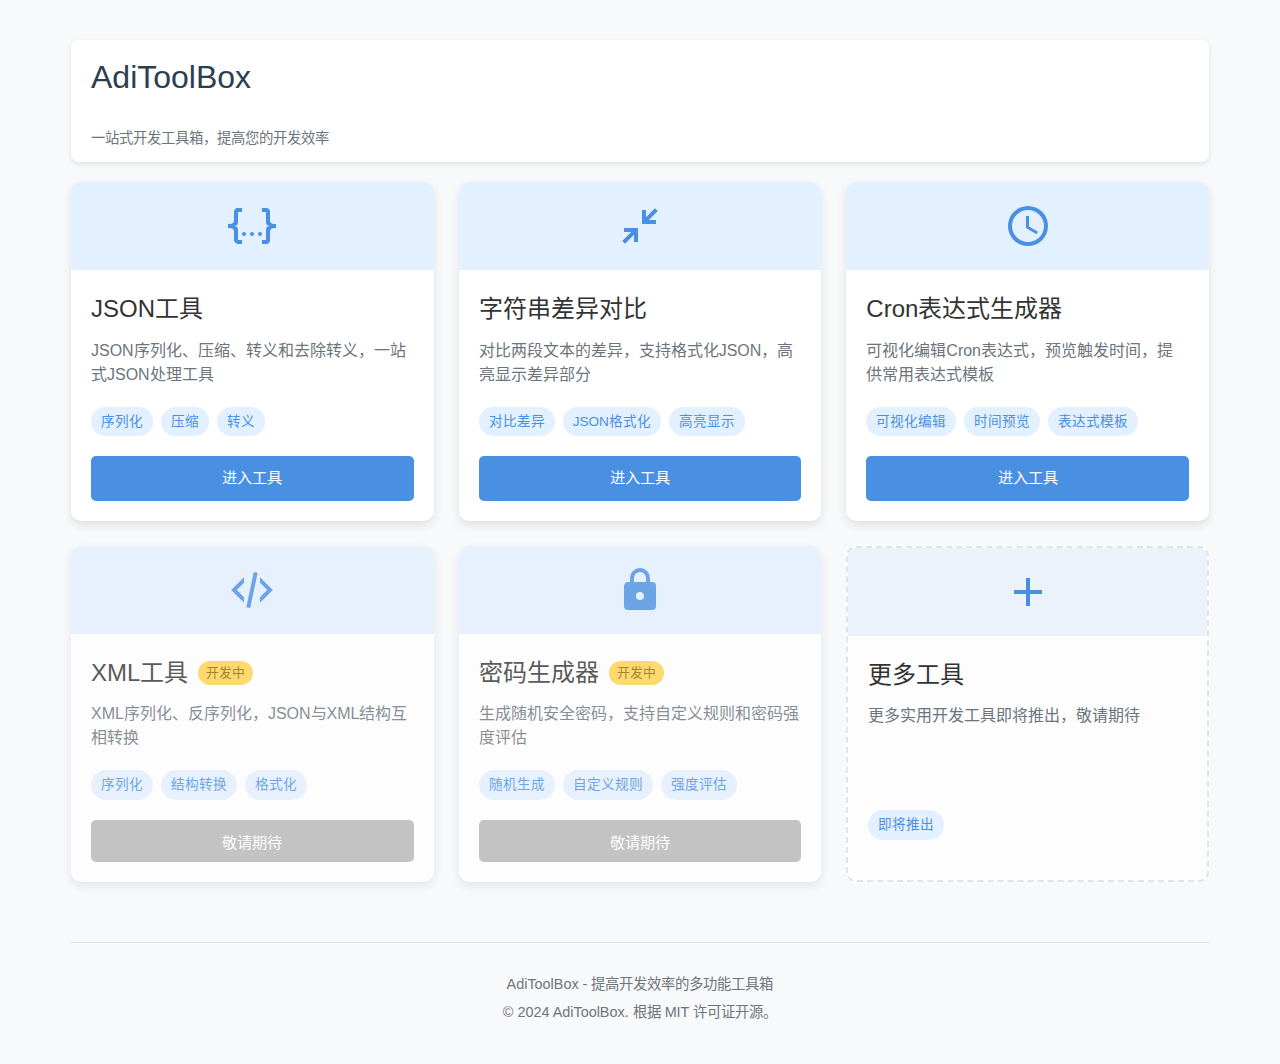
==== layout.html @ 7d3f90b5 "initial commit" ====
<!DOCTYPE html>
<html lang="zh-CN">
<head>
    <meta charset="UTF-8">
    <meta name="viewport" content="width=device-width, initial-scale=1.0">
    <title id="page-title">AdiToolBox</title>
    <link rel="stylesheet" href="./assets/css/common.css">
    <link rel="stylesheet" href="./assets/css/nav-menu.css">
    <style>
        /* 布局特有样式 */
        body, html {
            margin: 0;
            padding: 0;
            height: 100%;
            overflow: hidden;
        }
        
        .layout-container {
            display: flex;
            flex-direction: column;
            height: 100vh;
            width: 1280px;
            max-width: 95%;
            margin: 0 auto;
            padding: 20px;
            box-sizing: border-box;
        }
        
        .content-frame {
            flex: 1;
            width: 100%;
            border: none;
            overflow: hidden;
            background-color: var(--background-color);
        }
        
        /* 响应式设计 */
        @media (max-width: 1300px) {
            .layout-container {
                width: 95%;
            }
        }

        @media (max-width: 768px) {
            .layout-container {
                width: 100%;
                padding: 10px;
            }
        }
    </style>
</head>
<body>
    <div class="layout-container">
        <!-- 统一标题栏 -->
        <div class="page-header">
            <div class="header-left">
                <div class="header-title">
                    <h1 id="tool-title">AdiToolBox</h1>
                </div>
                <div class="header-description" id="tool-description">
                    一站式开发工具箱，提高您的开发效率
                </div>
            </div>
            <div class="header-right">
                <a href="./index.html" class="home-link">
                    <svg viewBox="0 0 24 24" width="16" height="16">
                        <path fill="currentColor" d="M10,20V14H14V20H19V12H22L12,3L2,12H5V20H10Z" />
                    </svg>
                    返回首页
                </a>
                <!-- 导航菜单触发按钮 -->
                <button class="nav-menu-toggle" title="快速导航">
                    <svg viewBox="0 0 24 24" width="24" height="24">
                        <path fill="currentColor" d="M3,6H21V8H3V6M3,11H21V13H3V11M3,16H21V18H3V16Z" />
                    </svg>
                </button>
            </div>
        </div>
        
        <!-- 内容区域（嵌入iframe） -->
        <iframe id="content-frame" class="content-frame" src="about:blank"></iframe>
        
        <!-- 导航菜单 -->
        <div class="nav-menu">
            <div class="nav-menu-content">
                <ul class="nav-menu-list">
                    <li class="nav-menu-item">
                        <a href="./index.html" class="nav-menu-link">
                            <svg viewBox="0 0 24 24" width="18" height="18">
                                <path fill="currentColor" d="M10,20V14H14V20H19V12H22L12,3L2,12H5V20H10Z" />
                            </svg>
                            首页
                        </a>
                    </li>
                    <li class="nav-menu-divider"></li>
                    <li class="nav-menu-item">
                        <a href="#" class="nav-menu-link" data-tool="json-tools" data-src="./tools/json-tools.html">
                            <svg viewBox="0 0 24 24" width="18" height="18">
                                <path fill="currentColor" d="M5,3H7V5H5V10A2,2 0 0,1 3,12A2,2 0 0,1 5,14V19H7V21H5C3.93,20.73 3,20.1 3,19V15A2,2 0 0,0 1,13H0V11H1A2,2 0 0,0 3,9V5A2,2 0 0,1 5,3M19,3A2,2 0 0,1 21,5V9A2,2 0 0,0 23,11H24V13H23A2,2 0 0,0 21,15V19A2,2 0 0,1 19,21H17V19H19V14A2,2 0 0,1 21,12A2,2 0 0,1 19,10V5H17V3H19M12,15A1,1 0 0,1 13,16A1,1 0 0,1 12,17A1,1 0 0,1 11,16A1,1 0 0,1 12,15M8,15A1,1 0 0,1 9,16A1,1 0 0,1 8,17A1,1 0 0,1 7,16A1,1 0 0,1 8,15M16,15A1,1 0 0,1 17,16A1,1 0 0,1 16,17A1,1 0 0,1 15,16A1,1 0 0,1 16,15Z" />
                            </svg>
                            JSON工具
                        </a>
                    </li>
                    <li class="nav-menu-item">
                        <a href="#" class="nav-menu-link" data-tool="string-diff" data-src="./tools/string-diff.html">
                            <svg viewBox="0 0 24 24" width="18" height="18">
                                <path fill="currentColor" d="M19.5,3.09L15,7.59V4H13V11H20V9H16.41L20.91,4.5L19.5,3.09M4,13V15H7.59L3.09,19.5L4.5,20.91L9,16.41V20H11V13H4Z" />
                            </svg>
                            字符串差异对比
                        </a>
                    </li>
                    <li class="nav-menu-item">
                        <a href="#" class="nav-menu-link" data-tool="cron-generator" data-src="./tools/cron-generator.html">
                            <svg viewBox="0 0 24 24" width="18" height="18">
                                <path fill="currentColor" d="M12,20A8,8 0 0,0 20,12A8,8 0 0,0 12,4A8,8 0 0,0 4,12A8,8 0 0,0 12,20M12,2A10,10 0 0,1 22,12A10,10 0 0,1 12,22C6.47,22 2,17.5 2,12A10,10 0 0,1 12,2M12.5,7V12.25L17,14.92L16.25,16.15L11,13V7H12.5Z" />
                            </svg>
                            Cron表达式生成器
                        </a>
                    </li>
                </ul>
            </div>
        </div>
    </div>

    <script src="./assets/js/nav-menu.js"></script>
    <script>
        // 页面工具信息配置
        const toolsInfo = {
            'json-tools': {
                title: 'JSON工具',
                description: 'JSON序列化、压缩、转义和去除转义，一站式JSON处理工具'
            },
            'string-diff': {
                title: '字符串差异对比工具',
                description: '对比两段文本的差异，支持格式化JSON，高亮显示差异部分'
            },
            'cron-generator': {
                title: 'Cron表达式生成器',
                description: '可视化编辑Cron表达式，预览触发时间，提供常用表达式模板'
            }
        };

        // 获取URL参数
        function getUrlParam(param) {
            const urlParams = new URLSearchParams(window.location.search);
            return urlParams.get(param);
        }

        // 加载工具内容
        function loadTool(toolId) {
            const toolInfo = toolsInfo[toolId];
            if (!toolInfo) return;
            
            // 更新页面标题和描述
            document.getElementById('page-title').textContent = `${toolInfo.title} - AdiToolBox`;
            document.getElementById('tool-title').textContent = toolInfo.title;
            document.getElementById('tool-description').textContent = toolInfo.description;
            
            // 加载工具内容
            const contentFrame = document.getElementById('content-frame');
            const toolSrc = `./tools/${toolId}.html`;
            contentFrame.src = toolSrc;
            
            // 更新活动菜单项
            document.querySelectorAll('.nav-menu-link').forEach(link => {
                if (link.getAttribute('data-tool') === toolId) {
                    link.classList.add('active');
                } else {
                    link.classList.remove('active');
                }
            });
            
            // 处理iframe加载完成事件
            contentFrame.onload = function() {
                try {
                    // 向iframe传递窗口大小信息
                    const viewportHeight = window.innerHeight;
                    const headerHeight = document.querySelector('.page-header').offsetHeight;
                    const availableHeight = viewportHeight - headerHeight - 40; // 40为布局容器的padding
                    
                    // 尝试调用iframe内的方法
                    if (contentFrame.contentWindow && typeof contentFrame.contentWindow.setAvailableHeight === 'function') {
                        contentFrame.contentWindow.setAvailableHeight(availableHeight);
                    }
                } catch (e) {
                    console.error('向iframe传递高度信息失败:', e);
                }
            };
        }
        
        // 当窗口大小改变时，重新计算可用高度并通知iframe
        window.addEventListener('resize', function() {
            const contentFrame = document.getElementById('content-frame');
            const viewportHeight = window.innerHeight;
            const headerHeight = document.querySelector('.page-header').offsetHeight;
            const availableHeight = viewportHeight - headerHeight - 40;
            
            try {
                if (contentFrame.contentWindow && typeof contentFrame.contentWindow.setAvailableHeight === 'function') {
                    contentFrame.contentWindow.setAvailableHeight(availableHeight);
                }
            } catch (e) {
                console.error('向iframe传递高度信息失败:', e);
            }
        });
        
        // 处理导航菜单点击
        document.querySelectorAll('.nav-menu-link[data-tool]').forEach(link => {
            link.addEventListener('click', function(e) {
                e.preventDefault();
                const toolId = this.getAttribute('data-tool');
                // 更新URL，不刷新页面
                history.pushState({toolId}, '', `?tool=${toolId}`);
                loadTool(toolId);
                // 关闭导航菜单
                document.querySelector('.nav-menu').classList.remove('active');
            });
        });
        
        // 初始化加载
        window.addEventListener('DOMContentLoaded', () => {
            const toolId = getUrlParam('tool');
            if (toolId && toolsInfo[toolId]) {
                loadTool(toolId);
            } else {
                // 默认显示首页或者重定向到首页
                window.location.href = './index.html';
            }
        });
        
        // 处理浏览器前进/后退按钮
        window.addEventListener('popstate', (event) => {
            const toolId = getUrlParam('tool');
            if (toolId && toolsInfo[toolId]) {
                loadTool(toolId);
            } else {
                window.location.href = './index.html';
            }
        });
    </script>
</body>
</html>
---- assets/css/common.css ----
/* 全局CSS变量 - 基于字符串差异对比工具的风格 */
:root {
    /* 颜色方案 */
    --primary-color: #3498db;
    --primary-hover-color: #2980b9;
    --primary-active-color: #2170a9;
    --primary-light-color: #e3f0ff;
    --secondary-color: #2c3e50;
    --success-color: #27ae60;
    --danger-color: #e74c3c;
    --background-color: #f5f5f5;
    --panel-bg-color: #fff;
    --border-color: #ddd;
    --text-color: #333;
    --text-light-color: #6c757d;
    --header-color: #2c3e50;
    --shadow-color: rgba(0, 0, 0, 0.1);
    
    /* 间距和尺寸 */
    --border-radius: 8px;
    --card-radius: 8px;
    --button-radius: 4px;
    --spacing-small: 8px;
    --spacing-medium: 16px;
    --spacing-large: 24px;
    
    /* 过渡效果 */
    --transition-time: 0.3s;
    
    /* 排版 */
    --font-family: 'PingFang SC', 'Microsoft YaHei', -apple-system, BlinkMacSystemFont, 'Segoe UI', Roboto, sans-serif;
    --font-family-mono: 'Fira Code', 'Consolas', monospace;
    --font-size-small: 0.9rem;
    --font-size-medium: 1rem;
    --font-size-large: 1.2rem;
    --font-size-xlarge: 1.5rem;
    --font-size-xxlarge: 2rem;
}

/* 基础样式重置 */
* {
    box-sizing: border-box;
    margin: 0;
    padding: 0;
}

body {
    font-family: var(--font-family);
    background-color: var(--background-color);
    color: var(--text-color);
    line-height: 1.6;
}

/* 通用容器样式 */
.container {
    width: 1280px;
    max-width: 95%;
    margin: 0 auto;
    padding: 20px;
}

/* 统一的标题栏 */
.page-header {
    background-color: var(--panel-bg-color);
    box-shadow: 0 2px 5px var(--shadow-color);
    margin-bottom: 20px;
    padding: 12px 20px;
    display: flex;
    align-items: center;
    border-radius: var(--border-radius);
    position: relative; /* 添加相对定位，用于导航菜单绝对定位的参考 */
}

.header-left {
    flex: 1;
    display: flex;
    flex-direction: column;
}

.header-title {
    display: flex;
    align-items: center;
    gap: 10px;
}

.header-title h1 {
    margin: 0;
    font-size: var(--font-size-xlarge);
    color: var(--header-color);
    font-weight: 500;
}

.header-description {
    color: var(--text-light-color);
    font-size: var(--font-size-small);
    margin-top: 4px;
}

.header-right {
    display: flex;
    gap: 12px;
    align-items: center;
}

.home-link {
    display: flex;
    align-items: center;
    gap: 6px;
    color: var(--primary-color);
    text-decoration: none;
    font-size: var(--font-size-small);
    padding: 6px 12px;
    border-radius: var(--button-radius);
    transition: background-color var(--transition-time);
}

.home-link:hover {
    background-color: var(--primary-light-color);
}

.home-link svg {
    width: 16px;
    height: 16px;
}

/* 标题样式 */
h1 {
    text-align: center;
    margin-bottom: 20px;
    color: var(--header-color);
    font-size: var(--font-size-xxlarge);
    font-weight: 500;
}

h2 {
    color: var(--header-color);
    font-size: var(--font-size-xlarge);
    margin-bottom: 15px;
    font-weight: 500;
}

h3 {
    color: var(--header-color);
    font-size: var(--font-size-large);
    margin-bottom: 10px;
    font-weight: 500;
}

/* 主要内容区域 */
.main-content {
    background-color: var(--panel-bg-color);
    border-radius: var(--border-radius);
    box-shadow: 0 2px 10px var(--shadow-color);
    padding: 20px;
    margin-bottom: 20px;
}

/* 按钮样式 */
.btn {
    display: inline-flex;
    align-items: center;
    gap: 6px;
    padding: 8px 16px;
    border: none;
    border-radius: var(--button-radius);
    background-color: var(--primary-color);
    color: white;
    cursor: pointer;
    font-size: var(--font-size-small);
    transition: all var(--transition-time) ease;
    user-select: none;
}

.btn:hover {
    background-color: var(--primary-hover-color);
    transform: translateY(-1px);
}

.btn:active {
    transform: translateY(0);
}

.btn-secondary {
    background-color: #7f8c8d;
}

.btn-secondary:hover {
    background-color: #6c7a7d;
}

.btn-success {
    background-color: var(--success-color);
}

.btn-success:hover {
    background-color: #219a52;
}

.btn-danger {
    background-color: var(--danger-color);
}

.btn-danger:hover {
    background-color: #c0392b;
}

.btn .icon {
    fill: currentColor;
}

/* 工具栏 */
.toolbar {
    display: flex;
    justify-content: center;
    gap: 12px;
    margin-bottom: 20px;
    flex-wrap: wrap;
    align-items: center;
    padding: 8px;
    background-color: var(--background-color);
    border-radius: var(--border-radius);
}

/* 表单元素样式 */
input, select, textarea {
    padding: 8px 12px;
    border: 1px solid var(--border-color);
    border-radius: 4px;
    font-family: var(--font-family);
    font-size: var(--font-size-small);
    transition: border-color var(--transition-time);
}

input:focus, select:focus, textarea:focus {
    outline: none;
    border-color: var(--primary-color);
    box-shadow: 0 0 0 3px rgba(52, 152, 219, 0.2);
}

textarea {
    width: 100%;
    resize: vertical;
    min-height: 100px;
}

/* 面板样式 */
.panel {
    border-radius: var(--border-radius);
    overflow: hidden;
    background-color: var(--panel-bg-color);
    border: 1px solid var(--border-color);
    margin-bottom: 20px;
}

.panel-header {
    background-color: var(--primary-color);
    color: white;
    padding: 10px 15px;
}

.panel-body {
    padding: 15px;
}

/* 通知样式 */
.notification {
    position: fixed;
    bottom: 20px;
    right: 20px;
    padding: 12px 20px;
    background-color: var(--success-color);
    color: white;
    border-radius: 4px;
    opacity: 0;
    transform: translateY(20px);
    transition: all var(--transition-time) ease;
    z-index: 1000;
    box-shadow: 0 3px 10px var(--shadow-color);
}

.notification.show {
    opacity: 1;
    transform: translateY(0);
}

.notification.error {
    background-color: var(--danger-color);
}

/* 滚动条样式 */
::-webkit-scrollbar {
    width: 10px;
    height: 10px;
}

::-webkit-scrollbar-track {
    background: #f1f1f1;
    border-radius: 4px;
}

::-webkit-scrollbar-thumb {
    background: #ccc;
    border-radius: 4px;
}

::-webkit-scrollbar-thumb:hover {
    background: #aaa;
}

/* 响应式设计 */
@media (max-width: 1300px) {
    .container {
        width: 95%;
    }
}

@media (max-width: 768px) {
    .container {
        width: 100%;
        padding: 15px;
    }
    
    h1 {
        font-size: 1.8rem;
    }
    
    h2 {
        font-size: 1.4rem;
    }
    
    h3 {
        font-size: 1.1rem;
    }
    
    .toolbar {
        flex-direction: column;
        align-items: stretch;
    }
    
    .btn {
        width: 100%;
        justify-content: center;
    }

    .page-header {
        flex-direction: column;
        align-items: flex-start;
        gap: 10px;
    }

    .header-right {
        width: 100%;
        justify-content: space-between;
    }
}

/* 导航链接样式 */
.nav-link {
    display: inline-flex;
    align-items: center;
    color: var(--primary-color);
    text-decoration: none;
    font-size: var(--font-size-small);
    margin-bottom: 15px;
    transition: color var(--transition-time);
}

.nav-link:hover {
    color: var(--primary-hover-color);
}

.nav-link svg {
    margin-right: 5px;
}
---- assets/css/nav-menu.css ----
/* 导航菜单样式 */
.nav-menu {
    position: absolute;
    z-index: 1000;
    right: 0;
    top: 0;
}

.nav-menu-toggle {
    background-color: var(--primary-color);
    color: white;
    border: none;
    border-radius: 50%;
    width: 40px;
    height: 40px;
    display: flex;
    align-items: center;
    justify-content: center;
    cursor: pointer;
    box-shadow: 0 2px 5px var(--shadow-color);
    transition: background-color var(--transition-time), transform var(--transition-time);
}

.nav-menu-toggle:hover {
    background-color: var(--primary-hover-color);
    transform: scale(1.05);
}

.nav-menu-toggle svg {
    width: 24px;
    height: 24px;
}

.nav-menu-content {
    position: absolute;
    top: 45px;
    right: 80px;
    background-color: var(--panel-bg-color);
    border-radius: var(--border-radius);
    box-shadow: 0 3px 10px var(--shadow-color);
    width: 210px;
    overflow: hidden;
    opacity: 0;
    visibility: hidden;
    transform: translateY(-10px);
    transition: opacity var(--transition-time), visibility var(--transition-time), transform var(--transition-time);
}

.nav-menu.active .nav-menu-content {
    opacity: 1;
    visibility: visible;
    transform: translateY(0);
}

.nav-menu-list {
    list-style: none;
    margin: 0;
    padding: 0;
}

.nav-menu-item {
    padding: 0;
    margin: 0;
}

.nav-menu-link {
    display: flex;
    align-items: center;
    padding: 14px 16px;
    color: var(--text-color);
    text-decoration: none;
    transition: background-color var(--transition-time);
}

.nav-menu-link:hover {
    background-color: var(--background-color);
}

.nav-menu-link.active {
    background-color: rgba(52, 152, 219, 0.1);
    color: var(--primary-color);
}

.nav-menu-link svg {
    width: 18px;
    height: 18px;
    margin-right: 12px;
}

.nav-menu-divider {
    height: 1px;
    background-color: var(--border-color);
    margin: 0;
}

/* 移动设备适配 */
@media (max-width: 768px) {
    .nav-menu-toggle {
        width: 36px;
        height: 36px;
    }
    
    .nav-menu-toggle svg {
        width: 20px;
        height: 20px;
    }
    
    .nav-menu-content {
        width: 180px;
    }
}
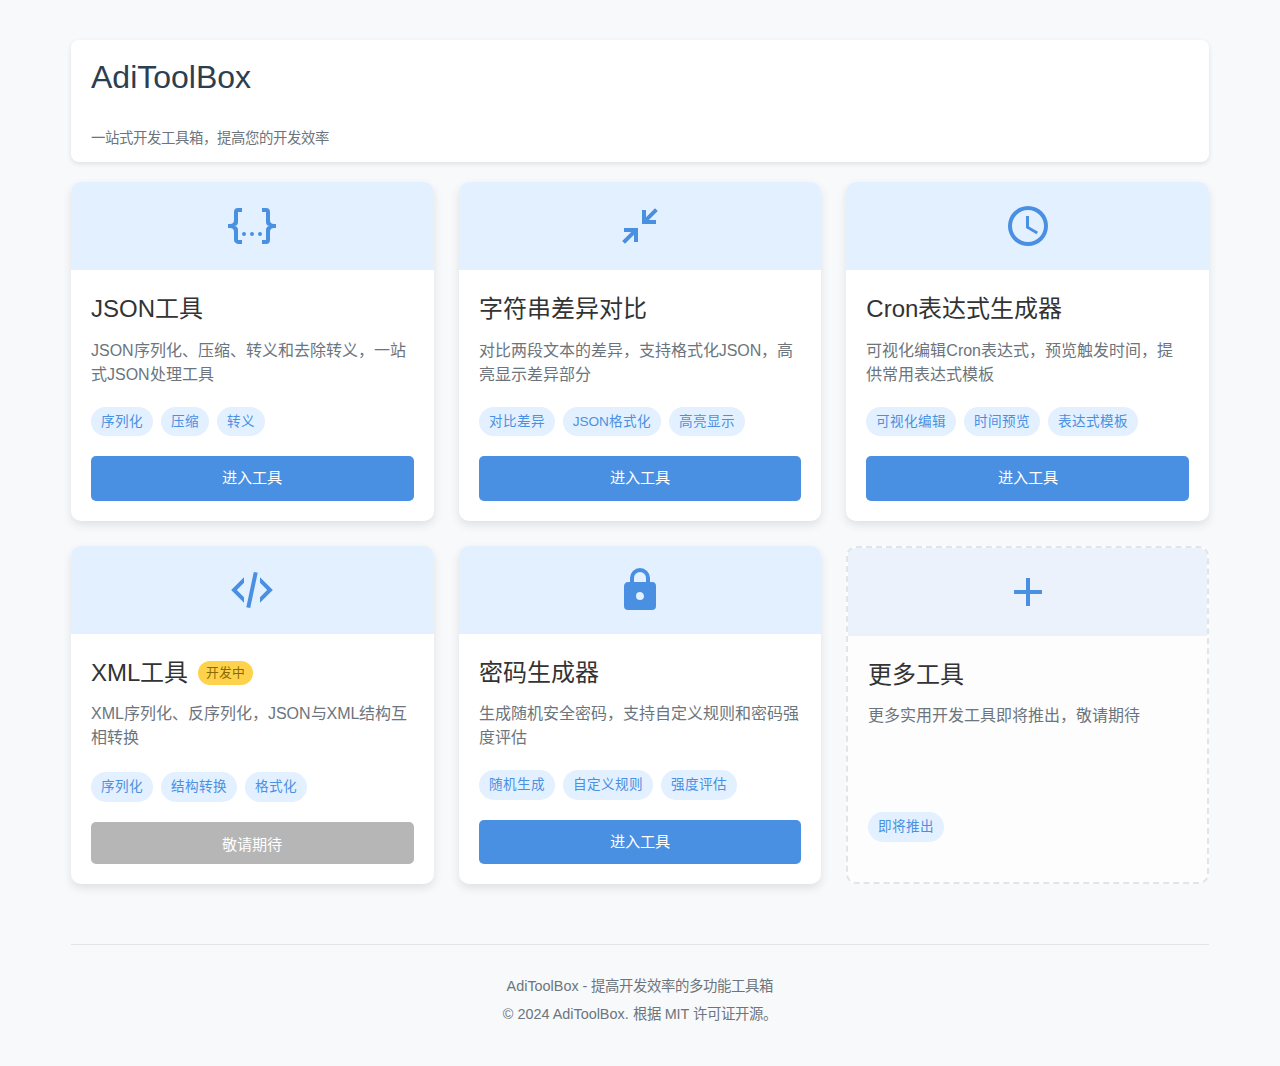
==== commit a1e5891f: "密码生成器" ====
--- a/layout.html
+++ b/layout.html
@@ -117,6 +117,14 @@
                             Cron表达式生成器
                         </a>
                     </li>
+                    <li class="nav-menu-item">
+                        <a href="#" class="nav-menu-link" data-tool="password-generator" data-src="./tools/password-generator.html">
+                            <svg viewBox="0 0 24 24" width="18" height="18">
+                                <path fill="currentColor" d="M12,17A2,2 0 0,0 14,15C14,13.89 13.1,13 12,13A2,2 0 0,0 10,15A2,2 0 0,0 12,17M18,8A2,2 0 0,1 20,10V20A2,2 0 0,1 18,22H6A2,2 0 0,1 4,20V10C4,8.89 4.9,8 6,8H7V6A5,5 0 0,1 12,1A5,5 0 0,1 17,6V8H18M12,3A3,3 0 0,0 9,6V8H15V6A3,3 0 0,0 12,3Z" />
+                            </svg>
+                            密码生成器
+                        </a>
+                    </li>
                 </ul>
             </div>
         </div>
@@ -137,6 +145,10 @@
             'cron-generator': {
                 title: 'Cron表达式生成器',
                 description: '可视化编辑Cron表达式，预览触发时间，提供常用表达式模板'
+            },
+            'password-generator': {
+                title: '密码生成器',
+                description: '生成随机安全密码，支持自定义规则和密码强度评估'
             }
         };
 
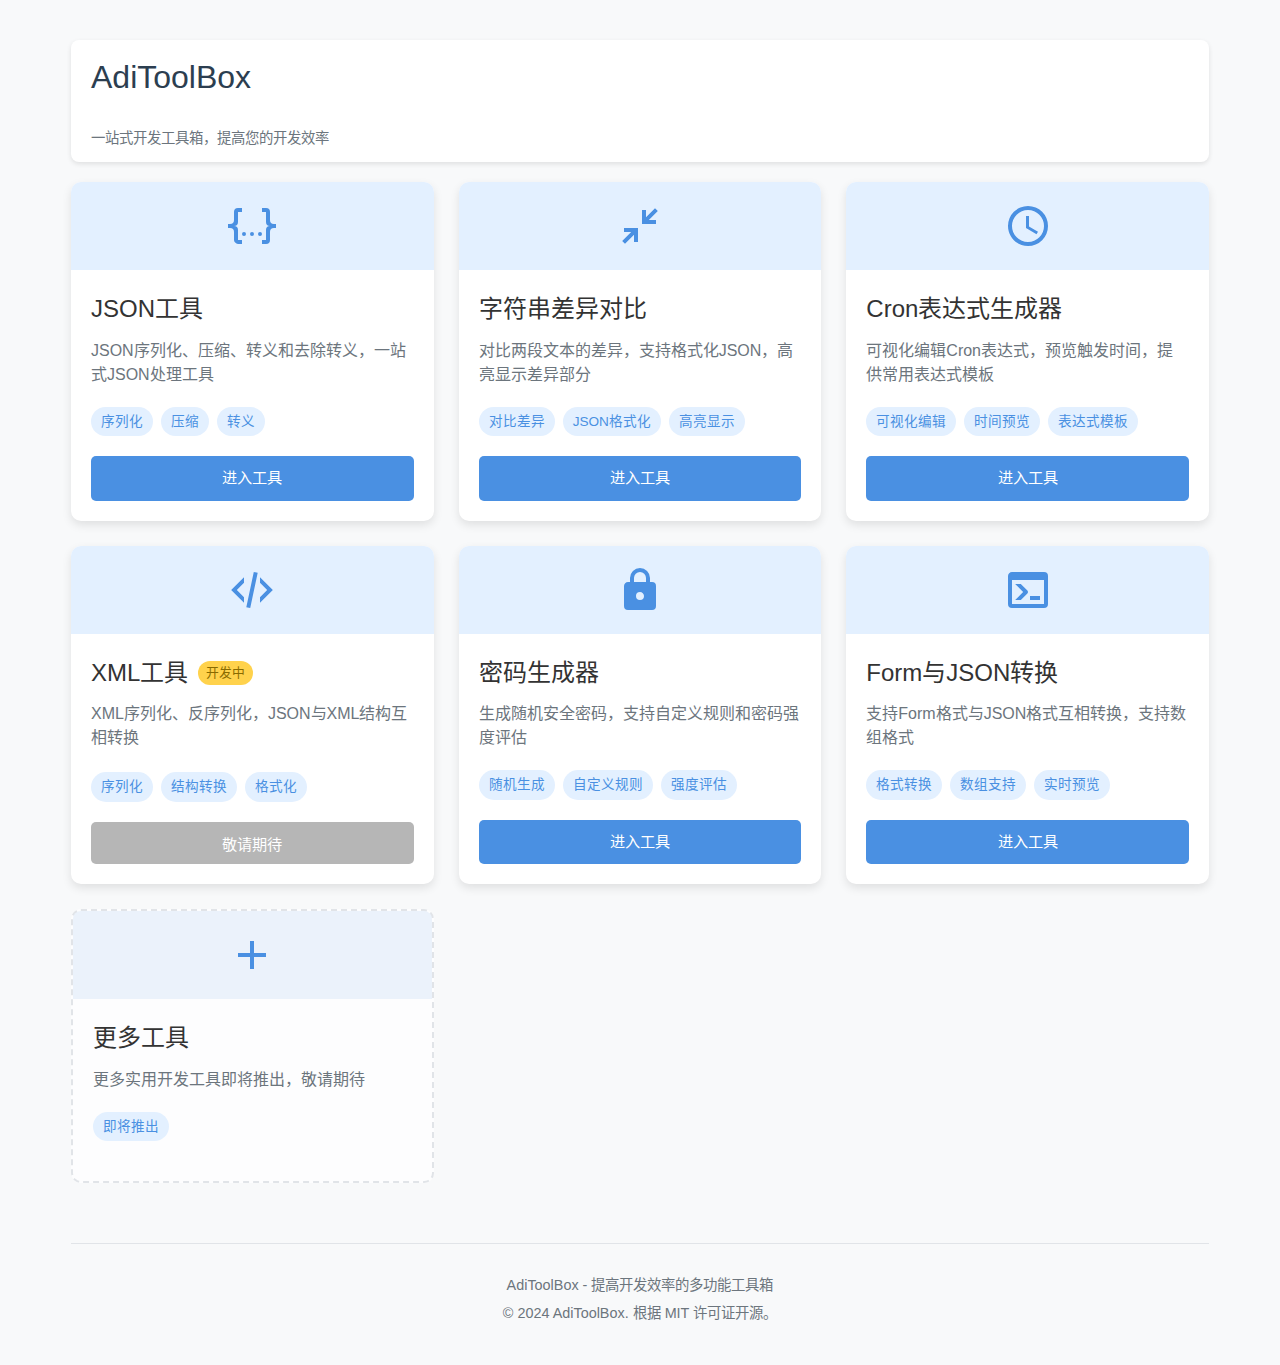
==== commit f8aa151e: "form表单和json转换" ====
--- a/layout.html
+++ b/layout.html
@@ -125,6 +125,14 @@
                             密码生成器
                         </a>
                     </li>
+                    <li class="nav-menu-item">
+                        <a href="#" class="nav-menu-link" data-tool="form-json" data-src="./tools/form-json.html">
+                            <svg viewBox="0 0 24 24" width="18" height="18">
+                                <path fill="currentColor" d="M20,19V7H4V19H20M20,3A2,2 0 0,1 22,5V19A2,2 0 0,1 20,21H4A2,2 0 0,1 2,19V5C2,3.89 2.9,3 4,3H20M13,17V15H18V17H13M9.58,13L5.57,9H8.4L11.7,12.3C12.09,12.69 12.09,13.33 11.7,13.72L8.42,17H5.59L9.58,13Z" />
+                            </svg>
+                            Form与JSON转换
+                        </a>
+                    </li>
                 </ul>
             </div>
         </div>
@@ -149,6 +157,10 @@
             'password-generator': {
                 title: '密码生成器',
                 description: '生成随机安全密码，支持自定义规则和密码强度评估'
+            },
+            'form-json': {
+                title: 'Form与JSON转换工具',
+                description: '支持Form格式与JSON格式互相转换，支持数组格式'
             }
         };
 
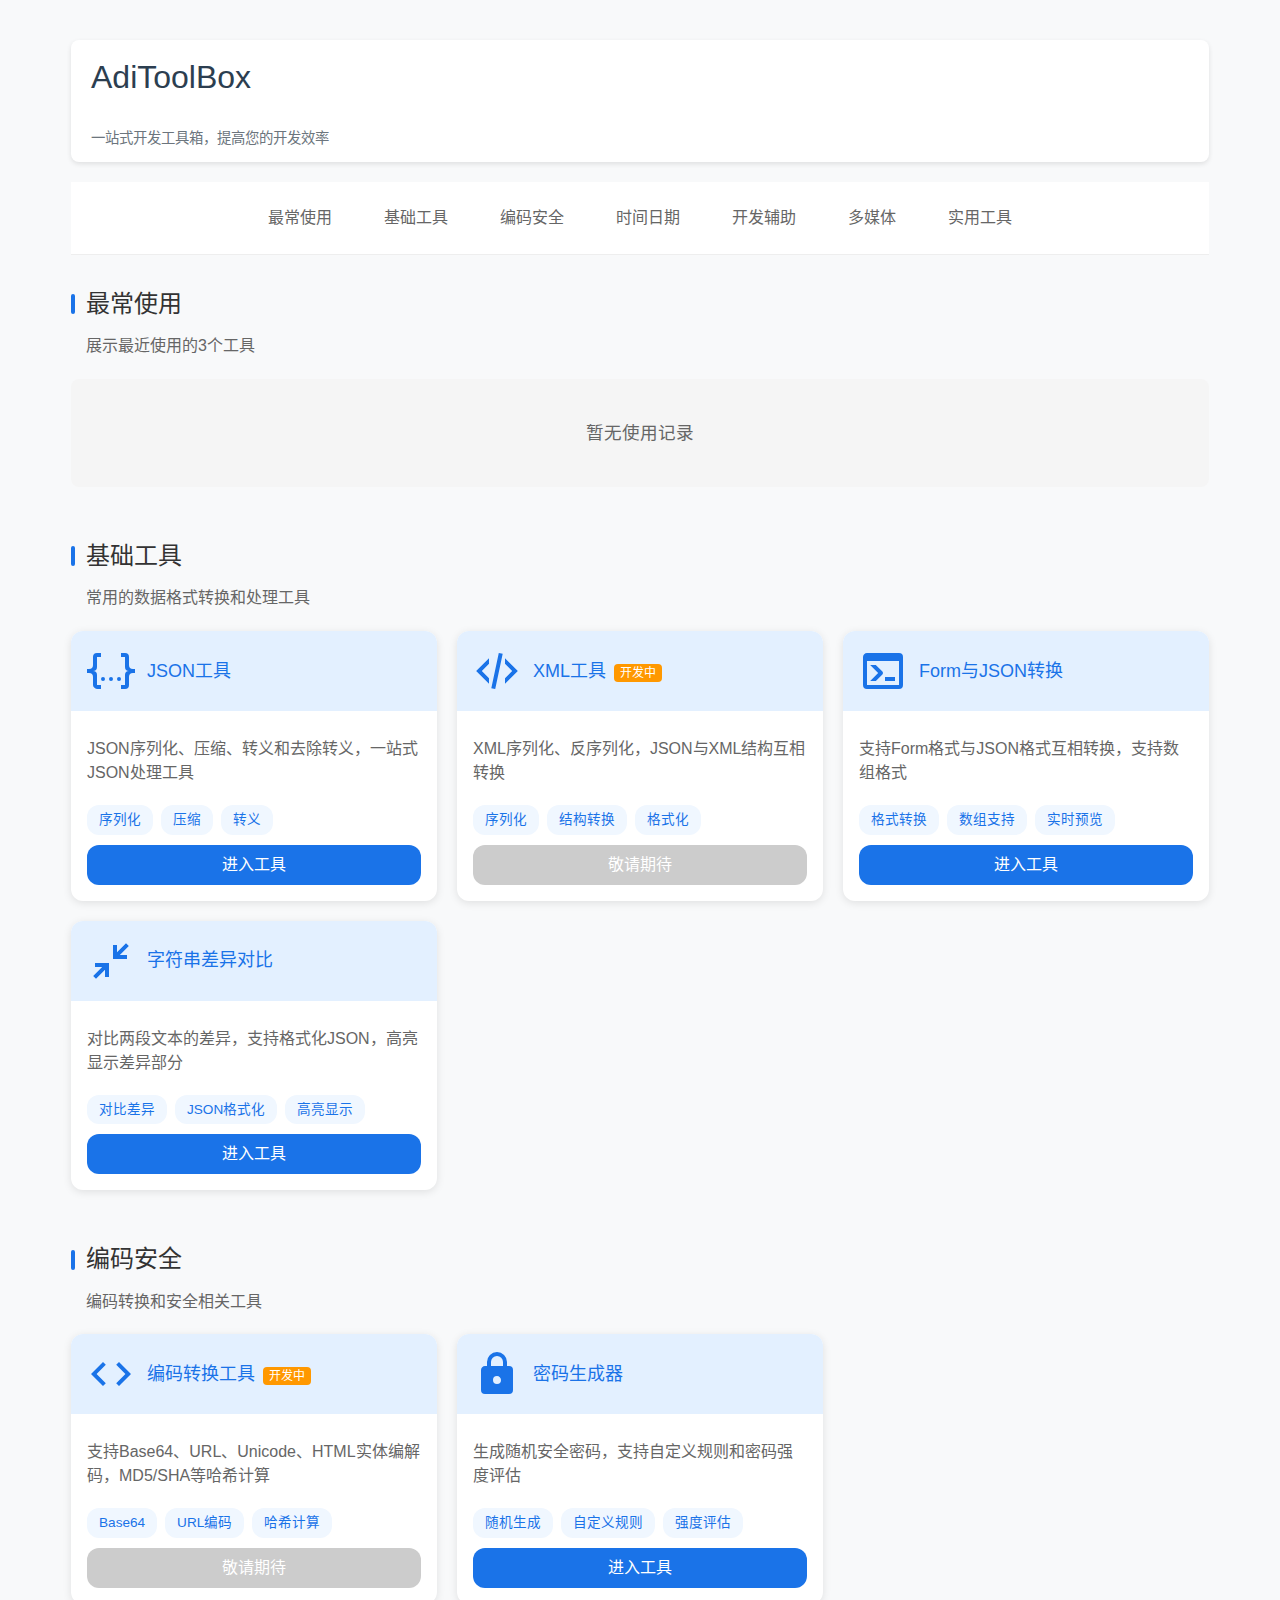
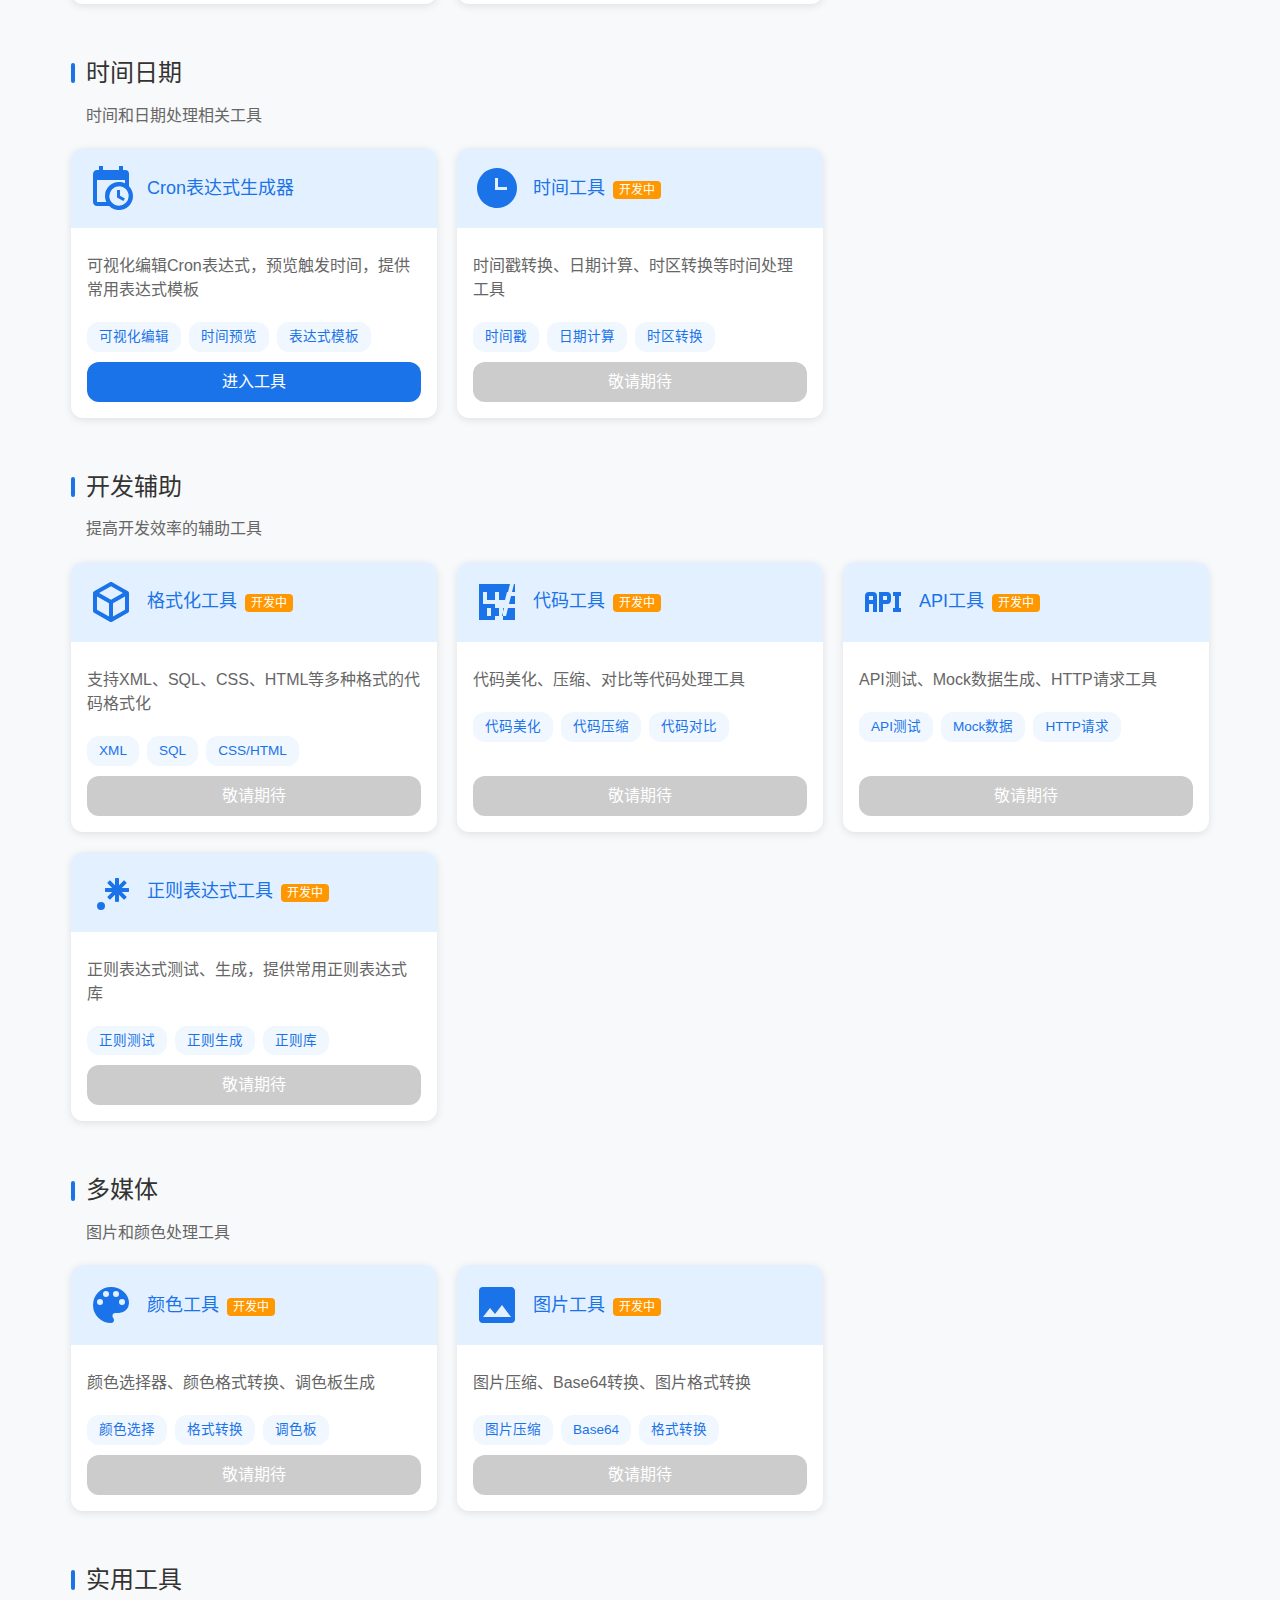
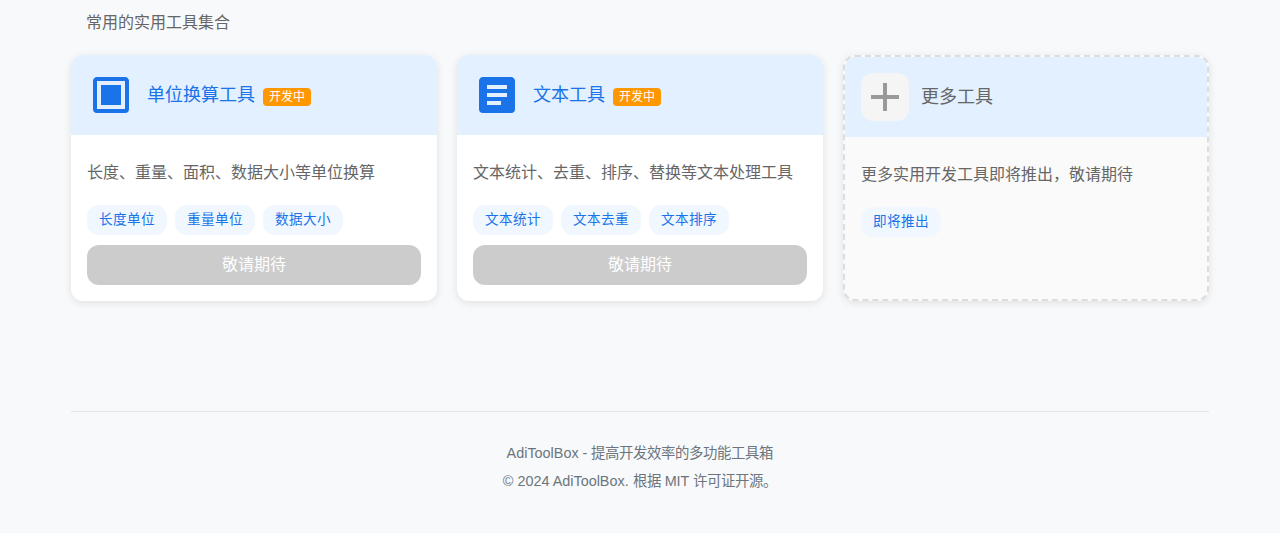
==== commit 1f8794ae: "导航栏添加分类" ====
--- a/layout.html
+++ b/layout.html
@@ -84,54 +84,65 @@
         <div class="nav-menu">
             <div class="nav-menu-content">
                 <ul class="nav-menu-list">
-                    <li class="nav-menu-item">
-                        <a href="./index.html" class="nav-menu-link">
-                            <svg viewBox="0 0 24 24" width="18" height="18">
-                                <path fill="currentColor" d="M10,20V14H14V20H19V12H22L12,3L2,12H5V20H10Z" />
-                            </svg>
-                            首页
-                        </a>
-                    </li>
-                    <li class="nav-menu-divider"></li>
-                    <li class="nav-menu-item">
-                        <a href="#" class="nav-menu-link" data-tool="json-tools" data-src="./tools/json-tools.html">
-                            <svg viewBox="0 0 24 24" width="18" height="18">
-                                <path fill="currentColor" d="M5,3H7V5H5V10A2,2 0 0,1 3,12A2,2 0 0,1 5,14V19H7V21H5C3.93,20.73 3,20.1 3,19V15A2,2 0 0,0 1,13H0V11H1A2,2 0 0,0 3,9V5A2,2 0 0,1 5,3M19,3A2,2 0 0,1 21,5V9A2,2 0 0,0 23,11H24V13H23A2,2 0 0,0 21,15V19A2,2 0 0,1 19,21H17V19H19V14A2,2 0 0,1 21,12A2,2 0 0,1 19,10V5H17V3H19M12,15A1,1 0 0,1 13,16A1,1 0 0,1 12,17A1,1 0 0,1 11,16A1,1 0 0,1 12,15M8,15A1,1 0 0,1 9,16A1,1 0 0,1 8,17A1,1 0 0,1 7,16A1,1 0 0,1 8,15M16,15A1,1 0 0,1 17,16A1,1 0 0,1 16,17A1,1 0 0,1 15,16A1,1 0 0,1 16,15Z" />
-                            </svg>
-                            JSON工具
-                        </a>
-                    </li>
-                    <li class="nav-menu-item">
-                        <a href="#" class="nav-menu-link" data-tool="string-diff" data-src="./tools/string-diff.html">
-                            <svg viewBox="0 0 24 24" width="18" height="18">
-                                <path fill="currentColor" d="M19.5,3.09L15,7.59V4H13V11H20V9H16.41L20.91,4.5L19.5,3.09M4,13V15H7.59L3.09,19.5L4.5,20.91L9,16.41V20H11V13H4Z" />
-                            </svg>
-                            字符串差异对比
-                        </a>
-                    </li>
-                    <li class="nav-menu-item">
-                        <a href="#" class="nav-menu-link" data-tool="cron-generator" data-src="./tools/cron-generator.html">
-                            <svg viewBox="0 0 24 24" width="18" height="18">
-                                <path fill="currentColor" d="M12,20A8,8 0 0,0 20,12A8,8 0 0,0 12,4A8,8 0 0,0 4,12A8,8 0 0,0 12,20M12,2A10,10 0 0,1 22,12A10,10 0 0,1 12,22C6.47,22 2,17.5 2,12A10,10 0 0,1 12,2M12.5,7V12.25L17,14.92L16.25,16.15L11,13V7H12.5Z" />
-                            </svg>
-                            Cron表达式生成器
-                        </a>
-                    </li>
-                    <li class="nav-menu-item">
-                        <a href="#" class="nav-menu-link" data-tool="password-generator" data-src="./tools/password-generator.html">
-                            <svg viewBox="0 0 24 24" width="18" height="18">
-                                <path fill="currentColor" d="M12,17A2,2 0 0,0 14,15C14,13.89 13.1,13 12,13A2,2 0 0,0 10,15A2,2 0 0,0 12,17M18,8A2,2 0 0,1 20,10V20A2,2 0 0,1 18,22H6A2,2 0 0,1 4,20V10C4,8.89 4.9,8 6,8H7V6A5,5 0 0,1 12,1A5,5 0 0,1 17,6V8H18M12,3A3,3 0 0,0 9,6V8H15V6A3,3 0 0,0 12,3Z" />
-                            </svg>
-                            密码生成器
-                        </a>
-                    </li>
-                    <li class="nav-menu-item">
-                        <a href="#" class="nav-menu-link" data-tool="form-json" data-src="./tools/form-json.html">
-                            <svg viewBox="0 0 24 24" width="18" height="18">
-                                <path fill="currentColor" d="M20,19V7H4V19H20M20,3A2,2 0 0,1 22,5V19A2,2 0 0,1 20,21H4A2,2 0 0,1 2,19V5C2,3.89 2.9,3 4,3H20M13,17V15H18V17H13M9.58,13L5.57,9H8.4L11.7,12.3C12.09,12.69 12.09,13.33 11.7,13.72L8.42,17H5.59L9.58,13Z" />
-                            </svg>
-                            Form与JSON转换
-                        </a>
+                    <!-- 最常使用 -->
+                    <li class="nav-menu-category most-used">
+                        <span class="category-title">最常使用</span>
+                        <ul class="category-list" id="most-used-menu">
+                            <!-- 这里的内容将由JavaScript动态生成 -->
+                        </ul>
+                    </li>
+                    
+                    <!-- 基础工具 -->
+                    <li class="nav-menu-category">
+                        <span class="category-title">基础工具</span>
+                        <ul class="category-list">
+                            <li class="nav-menu-item">
+                                <a href="#" class="nav-menu-link" data-tool="string-diff" data-src="./tools/string-diff.html">
+                                    <svg viewBox="0 0 24 24" width="18" height="18">
+                                        <path fill="currentColor" d="M19.5,3.09L15,7.59V4H13V11H20V9H16.41L20.91,4.5L19.5,3.09M4,13V15H7.59L3.09,19.5L4.5,20.91L9,16.41V20H11V13H4Z" />
+                                    </svg>
+                                    字符串差异对比
+                                </a>
+                            </li>
+                            <li class="nav-menu-item">
+                                <a href="#" class="nav-menu-link" data-tool="form-json" data-src="./tools/form-json.html">
+                                    <svg viewBox="0 0 24 24" width="18" height="18">
+                                        <path fill="currentColor" d="M20,19V7H4V19H20M20,3A2,2 0 0,1 22,5V19A2,2 0 0,1 20,21H4A2,2 0 0,1 2,19V5C2,3.89 2.9,3 4,3H20M13,17V15H18V17H13M9.58,13L5.57,9H8.4L11.7,12.3C12.09,12.69 12.09,13.33 11.7,13.72L8.42,17H5.59L9.58,13Z" />
+                                    </svg>
+                                    Form与JSON转换
+                                </a>
+                            </li>
+                        </ul>
+                    </li>
+
+                    <!-- 编码安全 -->
+                    <li class="nav-menu-category">
+                        <span class="category-title">编码安全</span>
+                        <ul class="category-list">
+                            <li class="nav-menu-item">
+                                <a href="#" class="nav-menu-link" data-tool="password-generator" data-src="./tools/password-generator.html">
+                                    <svg viewBox="0 0 24 24" width="18" height="18">
+                                        <path fill="currentColor" d="M12,17A2,2 0 0,0 14,15C14,13.89 13.1,13 12,13A2,2 0 0,0 10,15A2,2 0 0,0 12,17M18,8A2,2 0 0,1 20,10V20A2,2 0 0,1 18,22H6A2,2 0 0,1 4,20V10C4,8.89 4.9,8 6,8H7V6A5,5 0 0,1 12,1A5,5 0 0,1 17,6V8H18M12,3A3,3 0 0,0 9,6V8H15V6A3,3 0 0,0 12,3Z" />
+                                    </svg>
+                                    密码生成器
+                                </a>
+                            </li>
+                        </ul>
+                    </li>
+
+                    <!-- 时间日期 -->
+                    <li class="nav-menu-category">
+                        <span class="category-title">时间日期</span>
+                        <ul class="category-list">
+                            <li class="nav-menu-item">
+                                <a href="#" class="nav-menu-link" data-tool="cron-generator" data-src="./tools/cron-generator.html">
+                                    <svg viewBox="0 0 24 24" width="18" height="18">
+                                        <path fill="currentColor" d="M12,20A8,8 0 0,0 20,12A8,8 0 0,0 12,4A8,8 0 0,0 4,12A8,8 0 0,0 12,20M12,2A10,10 0 0,1 22,12A10,10 0 0,1 12,22C6.47,22 2,17.5 2,12A10,10 0 0,1 12,2M12.5,7V12.25L17,14.92L16.25,16.15L11,13V7H12.5Z" />
+                                    </svg>
+                                    Cron表达式生成器
+                                </a>
+                            </li>
+                        </ul>
                     </li>
                 </ul>
             </div>
--- a/assets/css/nav-menu.css
+++ b/assets/css/nav-menu.css
@@ -18,7 +18,7 @@
     justify-content: center;
     cursor: pointer;
     box-shadow: 0 2px 5px var(--shadow-color);
-    transition: background-color var(--transition-time), transform var(--transition-time);
+    transition: all 0.3s ease;
 }
 
 .nav-menu-toggle:hover {
@@ -35,62 +35,173 @@
     position: absolute;
     top: 45px;
     right: 80px;
+    background-color: #ffffff;
+    border-radius: 12px;
+    box-shadow: 0 6px 16px rgba(0, 0, 0, 0.08);
+    width: 220px;
+    overflow: hidden;
+    opacity: 0;
+    visibility: hidden;
+    transform: translateY(-10px);
+    transition: all 0.3s cubic-bezier(0.4, 0, 0.2, 1);
+    border: 1px solid rgba(0, 0, 0, 0.08);
+}
+
+.nav-menu.active .nav-menu-content {
+    opacity: 1;
+    visibility: visible;
+    transform: translateY(0);
+}
+
+.nav-menu-list {
+    list-style: none;
+    margin: 0;
+    padding: 6px;
+}
+
+/* 分类样式 */
+.nav-menu-category {
+    margin: 0;
+    padding: 0;
+    border-radius: 8px;
+    overflow: hidden;
+    background-color: #ffffff;
+    transition: background-color 0.2s ease;
+}
+
+.nav-menu-category + .nav-menu-category {
+    margin-top: 6px;
+}
+
+.category-title {
+    display: flex;
+    align-items: center;
+    padding: 10px 14px;
+    font-size: 13px;
+    color: #3b82f6;
+    background-color: #e3f0ff;
+    font-weight: 500;
+    cursor: pointer;
+    transition: all 0.2s ease;
+    user-select: none;
+    letter-spacing: 0.3px;
+}
+
+.category-title:hover {
+    background-color: #dbeafe;
+}
+
+.category-list {
+    list-style: none;
+    margin: 0;
+    padding: 0;
+    max-height: 0;
+    overflow: hidden;
+    transition: all 0.3s cubic-bezier(0.4, 0, 0.2, 1);
+    background-color: #ffffff;
+}
+
+/* 最常使用分类样式 */
+.nav-menu-category.most-used {
+    margin-bottom: 8px;
+    background-color: #ffffff;
+}
+
+.nav-menu-category.most-used .category-title {
+    background-color: #e3f0ff;
+    cursor: default;
+    font-weight: 600;
+    padding: 12px 14px;
+}
+
+.nav-menu-category.most-used .category-list {
+    max-height: none;
+    overflow: visible;
+    background-color: #ffffff;
+    padding: 4px 0;
+}
+
+/* 其他分类的悬停展开 */
+.nav-menu-category:not(.most-used):hover {
+    background-color: #ffffff;
+}
+
+.nav-menu-category:not(.most-used):hover .category-list {
+    max-height: 300px;
+    padding: 4px 0;
+}
+
+.nav-menu-item {
+    padding: 0;
+    margin: 0;
+}
+
+.nav-menu-link {
+    display: flex;
+    align-items: center;
+    padding: 8px 14px;
+    color: #475569;
+    text-decoration: none;
+    transition: all 0.2s ease;
+    font-size: 13.5px;
+    line-height: 1.4;
+    border-radius: 4px;
+    margin: 0 4px;
+}
+
+.nav-menu-link:hover {
+    background-color: rgba(59, 130, 246, 0.08);
+    color: #2563eb;
+}
+
+.nav-menu-link.active {
+    background-color: rgba(59, 130, 246, 0.12);
+    color: #2563eb;
+    font-weight: 500;
+}
+
+.nav-menu-link svg {
+    width: 16px;
+    height: 16px;
+    margin-right: 10px;
+    opacity: 0.75;
+    transition: all 0.2s ease;
+    flex-shrink: 0;
+}
+
+.nav-menu-link:hover svg {
+    opacity: 0.9;
+    color: #2563eb;
+}
+
+.nav-menu-link.active svg {
+    opacity: 1;
+    color: #2563eb;
+}
+
+/* 更多菜单样式 */
+.nav-menu-more {
+    position: relative;
+}
+
+.nav-menu-more-content {
+    position: absolute;
+    top: 0;
+    left: 100%;
     background-color: var(--panel-bg-color);
     border-radius: var(--border-radius);
     box-shadow: 0 3px 10px var(--shadow-color);
     width: 210px;
-    overflow: hidden;
     opacity: 0;
     visibility: hidden;
-    transform: translateY(-10px);
+    transform: translateX(-10px);
     transition: opacity var(--transition-time), visibility var(--transition-time), transform var(--transition-time);
 }
 
-.nav-menu.active .nav-menu-content {
+.nav-menu-more:hover .nav-menu-more-content {
     opacity: 1;
     visibility: visible;
-    transform: translateY(0);
-}
-
-.nav-menu-list {
-    list-style: none;
-    margin: 0;
-    padding: 0;
-}
-
-.nav-menu-item {
-    padding: 0;
-    margin: 0;
-}
-
-.nav-menu-link {
-    display: flex;
-    align-items: center;
-    padding: 14px 16px;
-    color: var(--text-color);
-    text-decoration: none;
-    transition: background-color var(--transition-time);
-}
-
-.nav-menu-link:hover {
-    background-color: var(--background-color);
-}
-
-.nav-menu-link.active {
-    background-color: rgba(52, 152, 219, 0.1);
-    color: var(--primary-color);
-}
-
-.nav-menu-link svg {
-    width: 18px;
-    height: 18px;
-    margin-right: 12px;
-}
-
-.nav-menu-divider {
-    height: 1px;
-    background-color: var(--border-color);
-    margin: 0;
+    transform: translateX(0);
 }
 
 /* 移动设备适配 */
@@ -106,6 +217,17 @@
     }
     
     .nav-menu-content {
-        width: 180px;
+        width: 200px;
+        right: 16px;
+    }
+    
+    .category-title {
+        padding: 9px 12px;
+        font-size: 12px;
+    }
+    
+    .nav-menu-link {
+        padding: 7px 12px;
+        font-size: 13px;
     }
 } 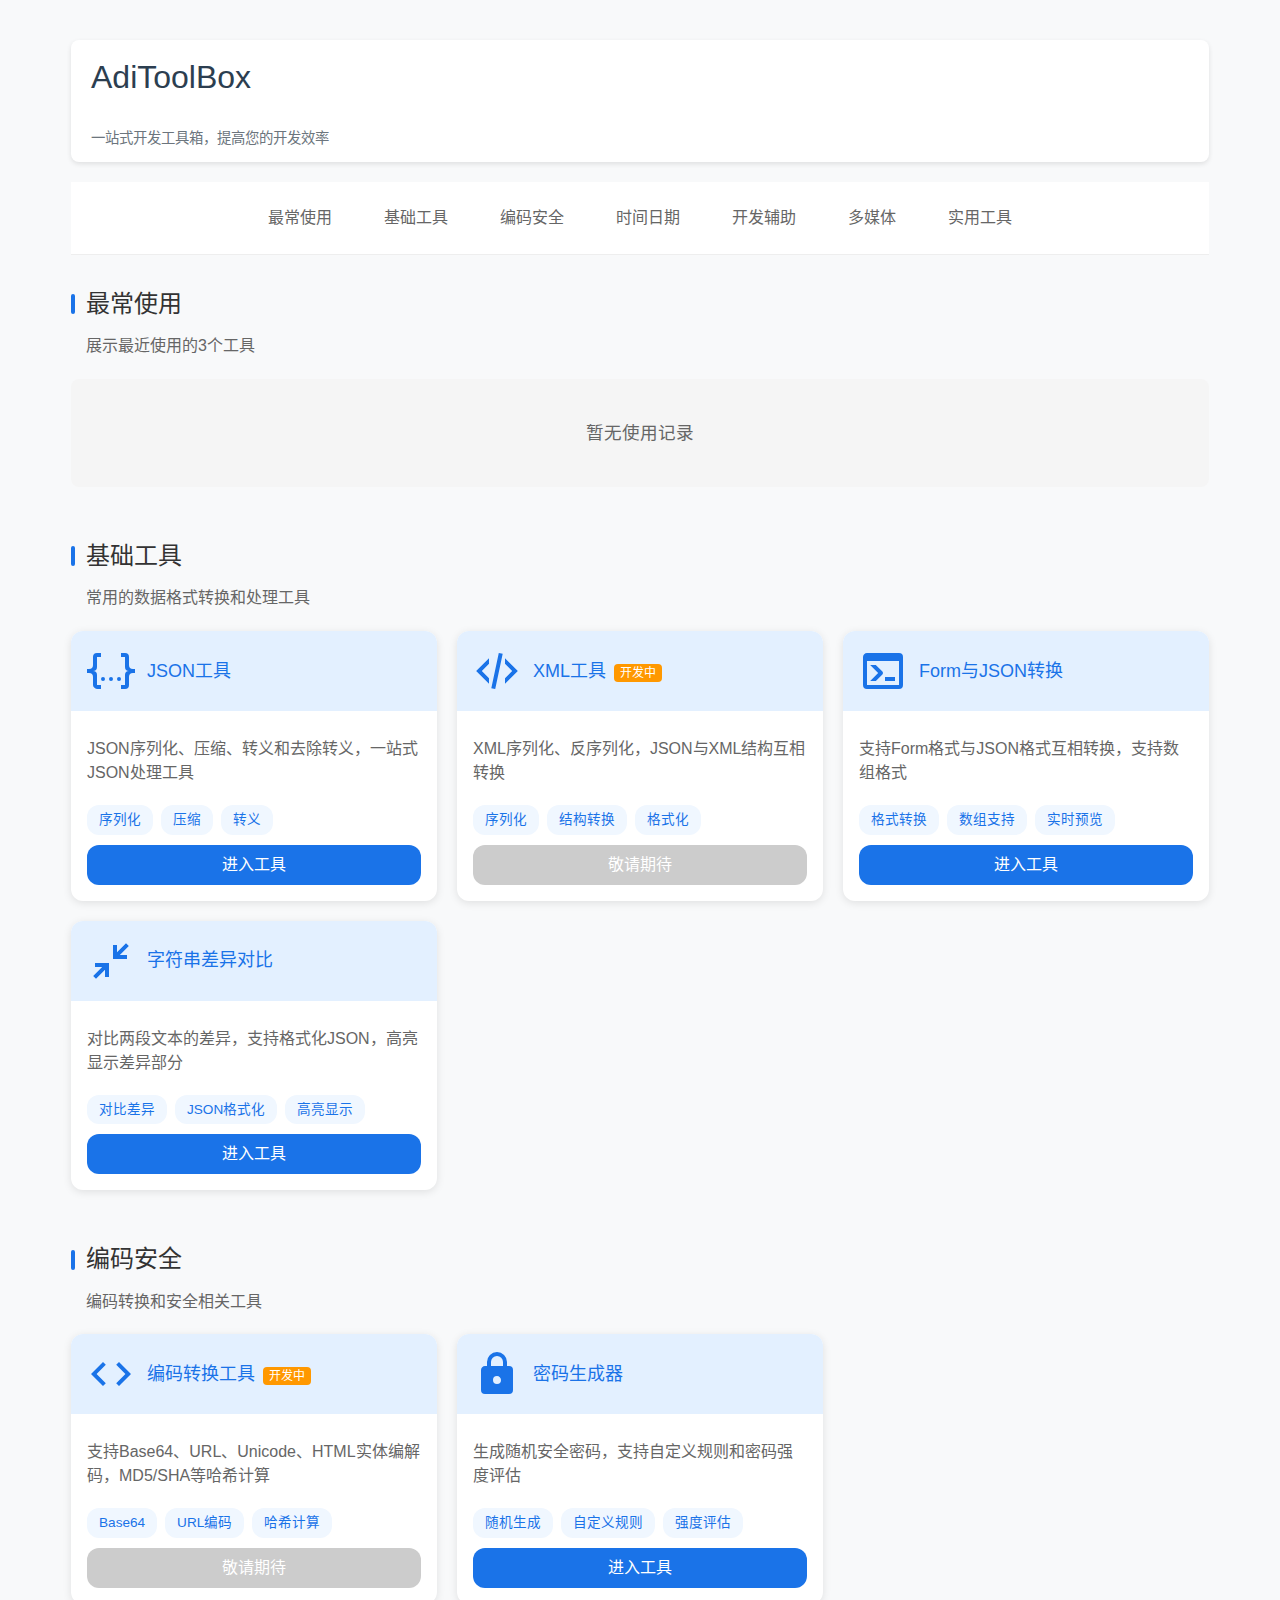
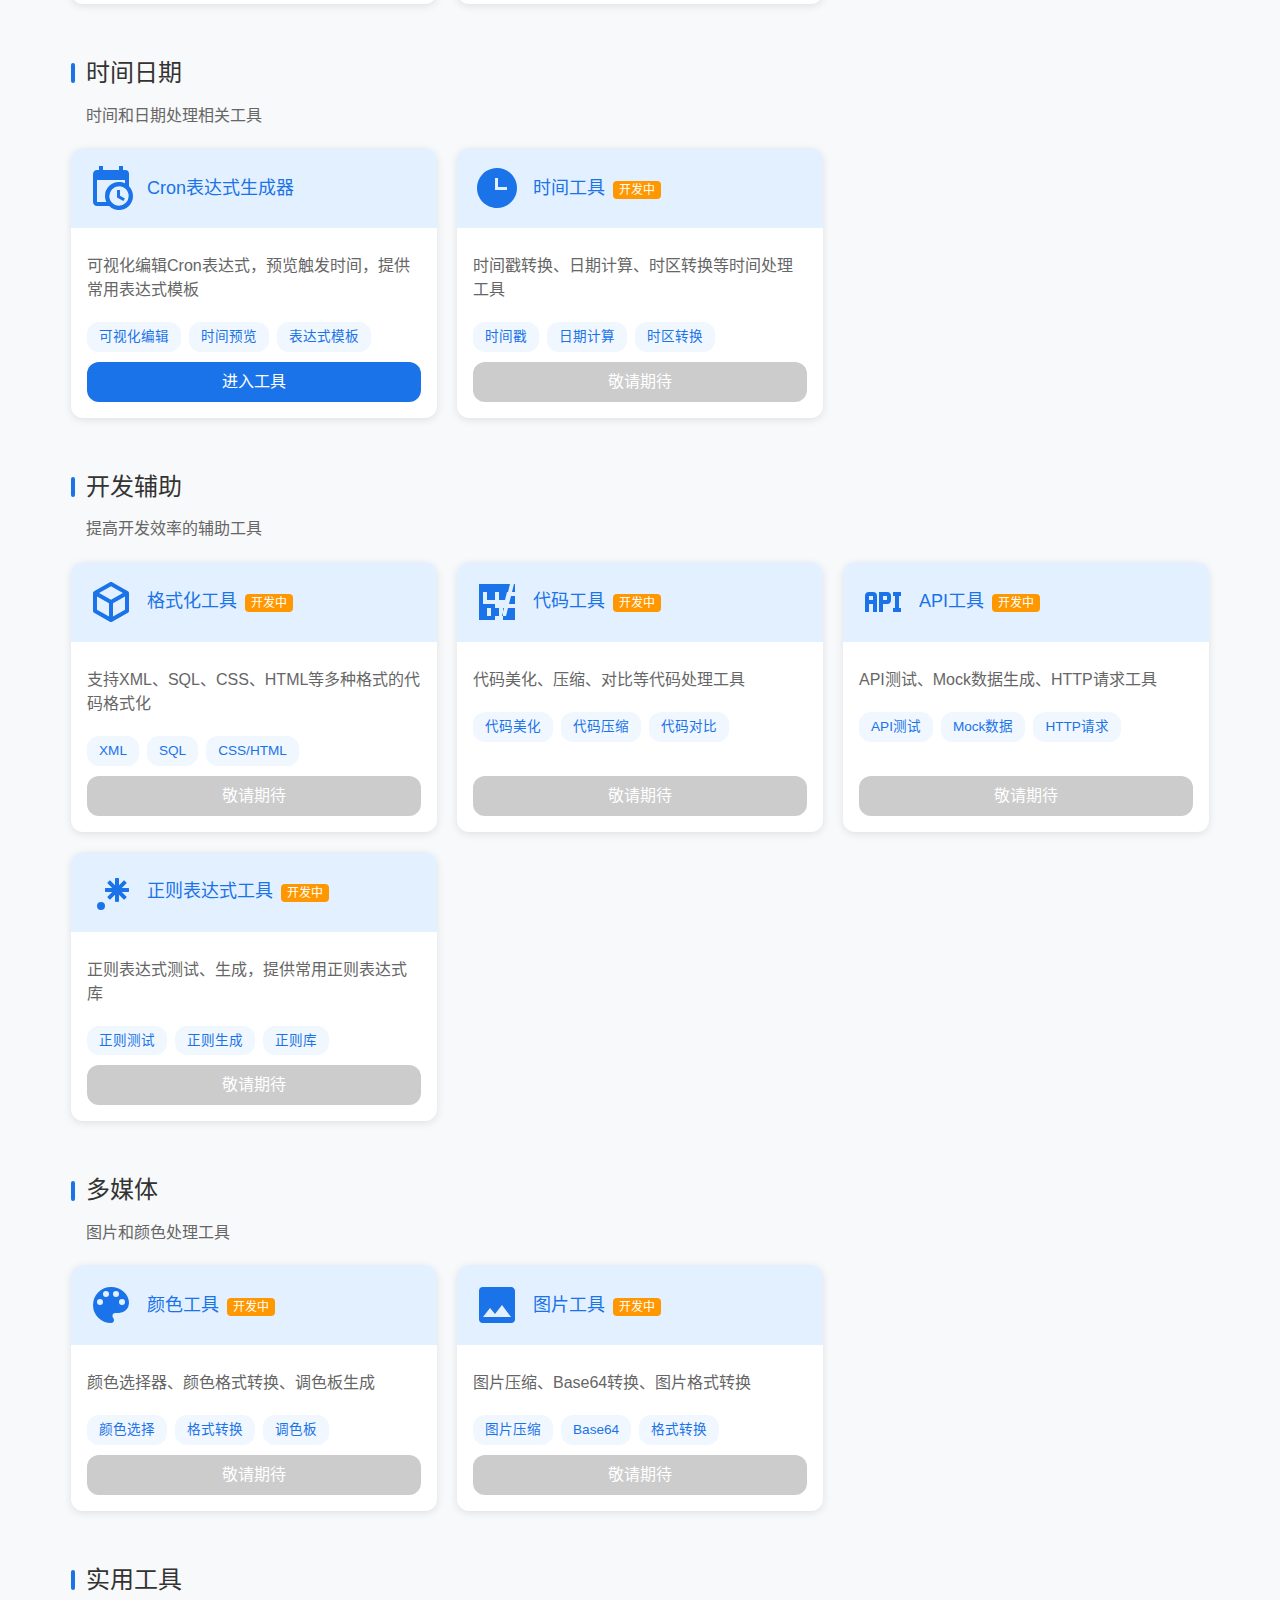
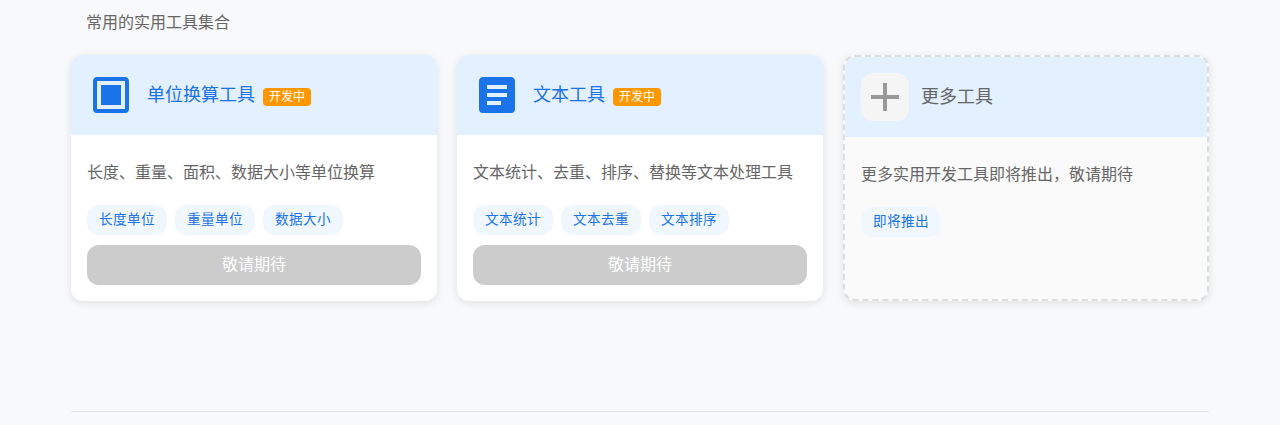
==== commit da6b02d7: "导航栏最常使用和首页保持一致" ====
--- a/layout.html
+++ b/layout.html
@@ -97,6 +97,14 @@
                         <span class="category-title">基础工具</span>
                         <ul class="category-list">
                             <li class="nav-menu-item">
+                                <a href="#" class="nav-menu-link" data-tool="json-tools" data-src="./tools/json-tools.html">
+                                    <svg viewBox="0 0 24 24" width="18" height="18">
+                                        <path fill="currentColor" d="M5,3H7V5H5V10A2,2 0 0,1 3,12A2,2 0 0,1 5,14V19H7V21H5C3.93,20.73 3,20.1 3,19V15A2,2 0 0,0 1,13H0V11H1A2,2 0 0,0 3,9V5A2,2 0 0,1 5,3M19,3A2,2 0 0,1 21,5V9A2,2 0 0,0 23,11H24V13H23A2,2 0 0,0 21,15V19A2,2 0 0,1 19,21H17V19H19V14A2,2 0 0,1 21,12A2,2 0 0,1 19,10V5H17V3H19M12,15A1,1 0 0,1 13,16A1,1 0 0,1 12,17A1,1 0 0,1 11,16A1,1 0 0,1 12,15M8,15A1,1 0 0,1 9,16A1,1 0 0,1 8,17A1,1 0 0,1 7,16A1,1 0 0,1 8,15M16,15A1,1 0 0,1 17,16A1,1 0 0,1 16,17A1,1 0 0,1 15,16A1,1 0 0,1 16,15Z" />
+                                    </svg>
+                                    JSON工具
+                                </a>
+                            </li>
+                            <li class="nav-menu-item">
                                 <a href="#" class="nav-menu-link" data-tool="string-diff" data-src="./tools/string-diff.html">
                                     <svg viewBox="0 0 24 24" width="18" height="18">
                                         <path fill="currentColor" d="M19.5,3.09L15,7.59V4H13V11H20V9H16.41L20.91,4.5L19.5,3.09M4,13V15H7.59L3.09,19.5L4.5,20.91L9,16.41V20H11V13H4Z" />
@@ -149,6 +157,7 @@
         </div>
     </div>
 
+    <script src="./assets/js/tool-usage.js"></script>
     <script src="./assets/js/nav-menu.js"></script>
     <script>
         // 页面工具信息配置
@@ -247,27 +256,64 @@
                 // 更新URL，不刷新页面
                 history.pushState({toolId}, '', `?tool=${toolId}`);
                 loadTool(toolId);
+                // 记录工具使用
+                if (window.toolUsageManager) {
+                    window.toolUsageManager.recordToolUsage(toolId);
+                }
                 // 关闭导航菜单
                 document.querySelector('.nav-menu').classList.remove('active');
             });
         });
         
         // 初始化加载
-        window.addEventListener('DOMContentLoaded', () => {
+        function initializePage() {
             const toolId = getUrlParam('tool');
             if (toolId && toolsInfo[toolId]) {
                 loadTool(toolId);
+                // 记录工具使用
+                if (window.toolUsageManager) {
+                    window.toolUsageManager.recordToolUsage(toolId);
+                }
             } else {
                 // 默认显示首页或者重定向到首页
                 window.location.href = './index.html';
             }
+        }
+
+        // 等待所有脚本加载完成
+        Promise.all([
+            new Promise(resolve => {
+                if (window.toolUsageManager) {
+                    resolve();
+                } else {
+                    const checkInterval = setInterval(() => {
+                        if (window.toolUsageManager) {
+                            clearInterval(checkInterval);
+                            resolve();
+                        }
+                    }, 100);
+                }
+            }),
+            new Promise(resolve => {
+                if (document.readyState === 'complete') {
+                    resolve();
+                } else {
+                    window.addEventListener('load', resolve);
+                }
+            })
+        ]).then(() => {
+            initializePage();
         });
         
         // 处理浏览器前进/后退按钮
-        window.addEventListener('popstate', (event) => {
-            const toolId = getUrlParam('tool');
+        window.addEventListener('popstate', function(event) {
+            const toolId = event.state ? event.state.toolId : null;
             if (toolId && toolsInfo[toolId]) {
                 loadTool(toolId);
+                // 记录工具使用
+                if (window.toolUsageManager) {
+                    window.toolUsageManager.recordToolUsage(toolId);
+                }
             } else {
                 window.location.href = './index.html';
             }
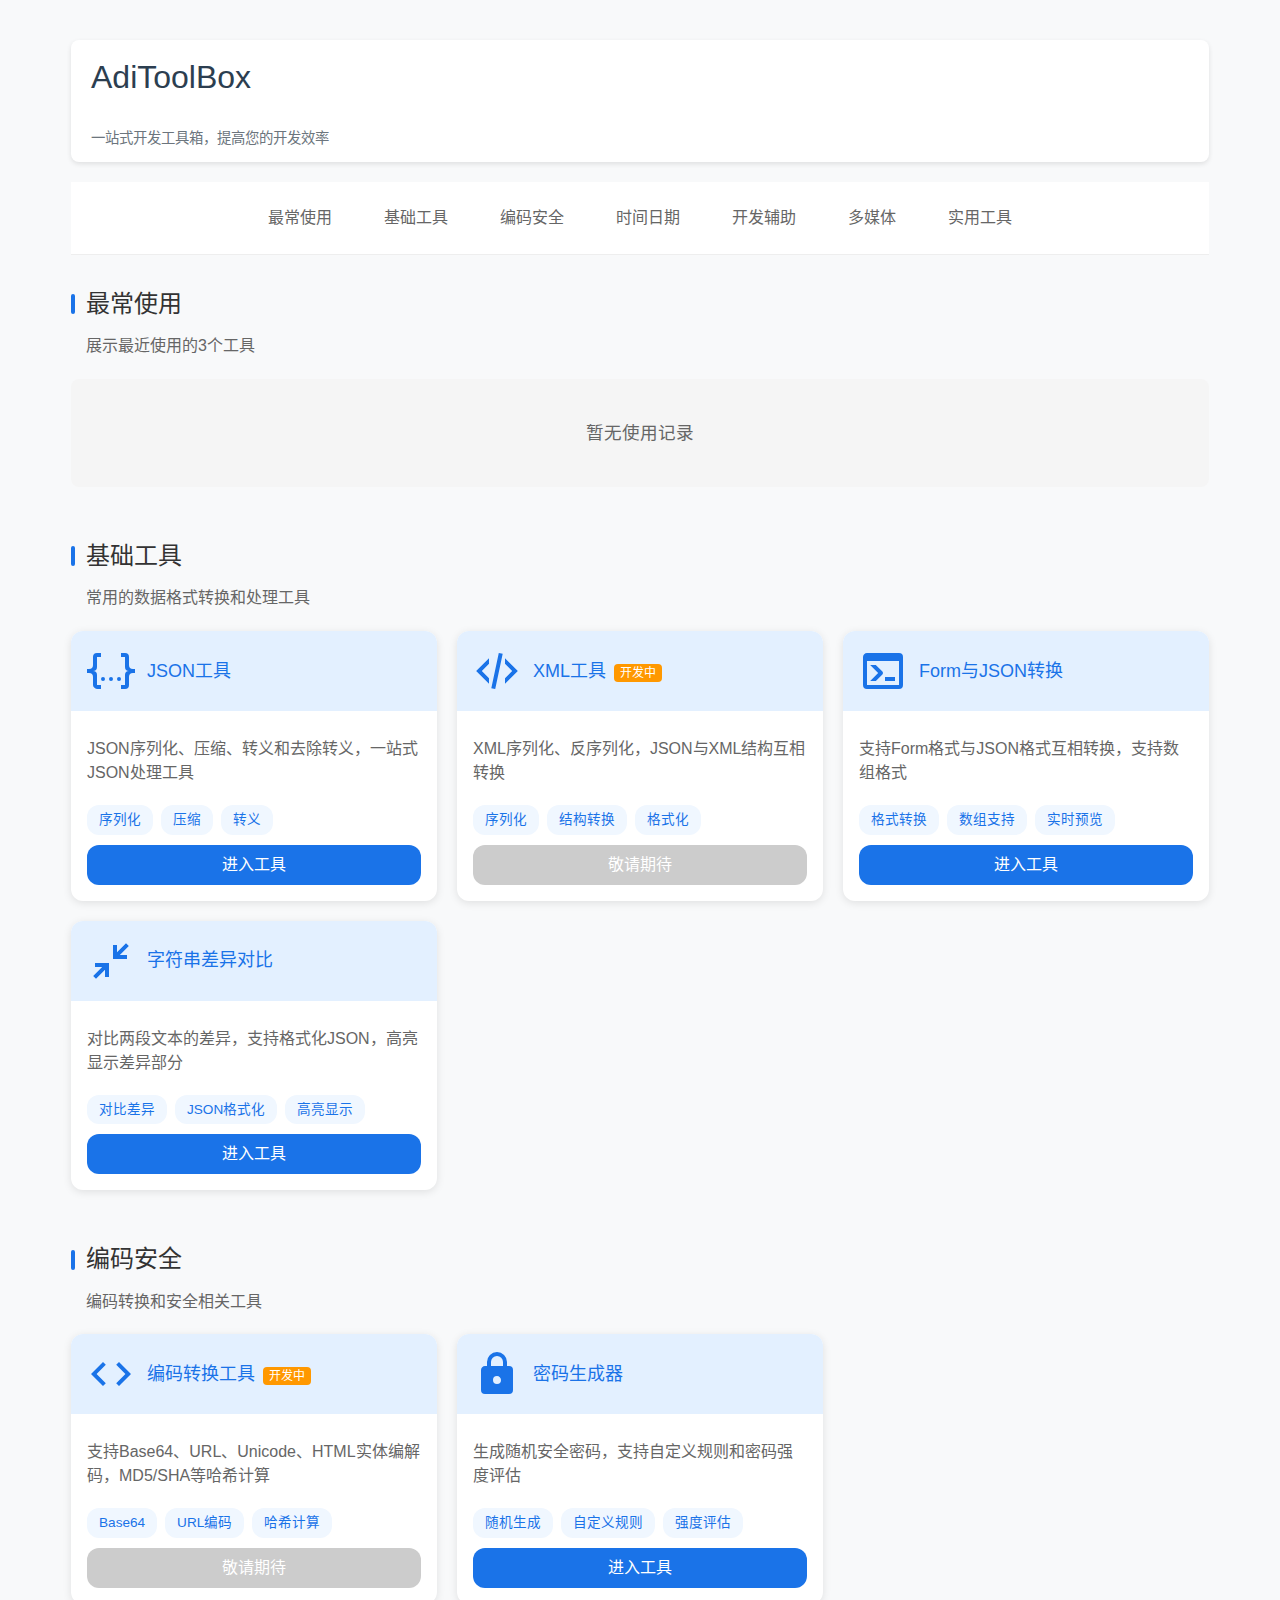
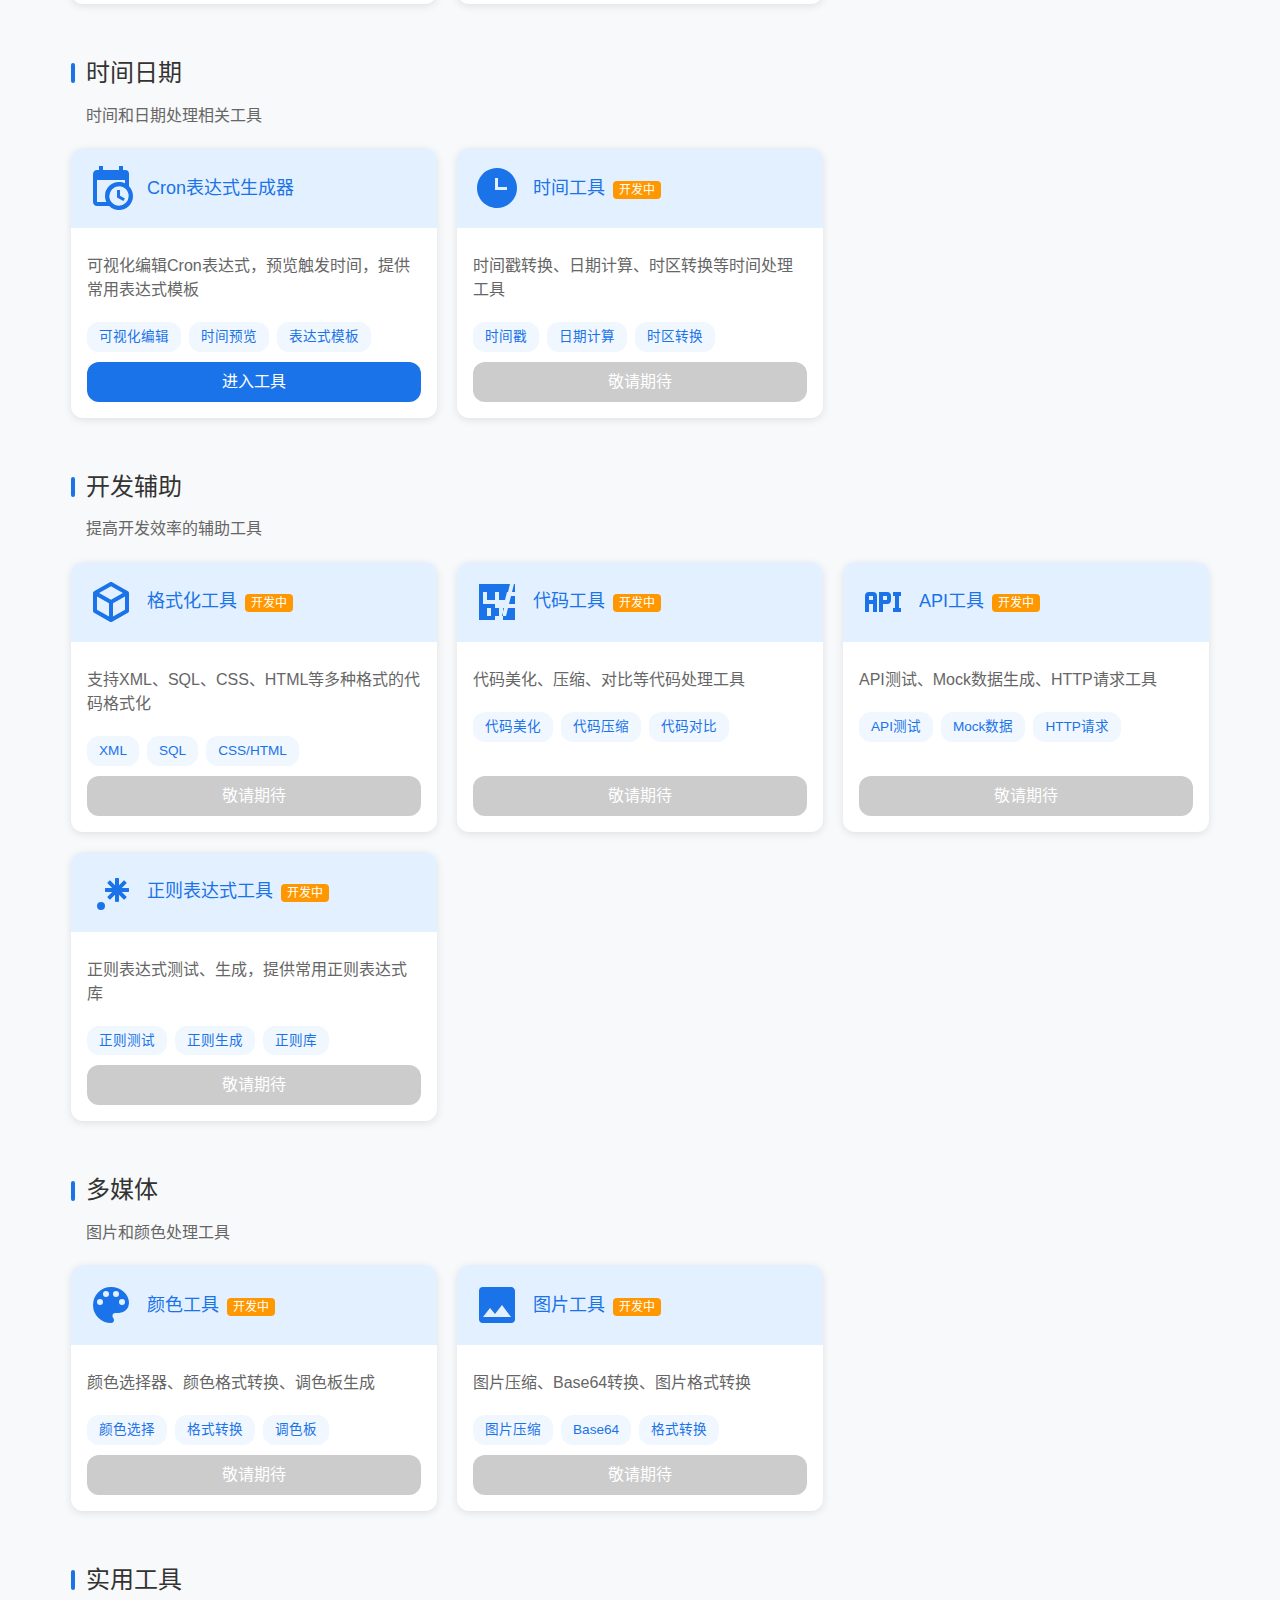
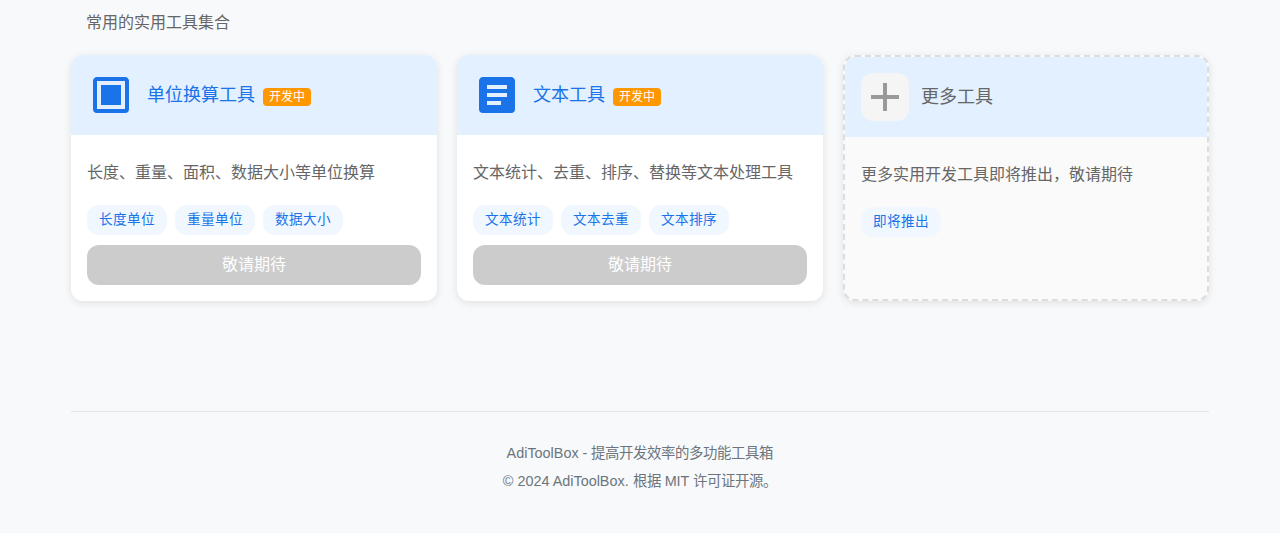
==== commit 6688b594: "导航栏显示有问题" ====
--- a/layout.html
+++ b/layout.html
@@ -4,8 +4,8 @@
     <meta charset="UTF-8">
     <meta name="viewport" content="width=device-width, initial-scale=1.0">
     <title id="page-title">AdiToolBox</title>
-    <link rel="stylesheet" href="./assets/css/common.css">
-    <link rel="stylesheet" href="./assets/css/nav-menu.css">
+    <link rel="stylesheet" href="assets/css/common.css">
+    <link rel="stylesheet" href="assets/css/nav-menu.css">
     <style>
         /* 布局特有样式 */
         body, html {
@@ -62,7 +62,7 @@
                 </div>
             </div>
             <div class="header-right">
-                <a href="./index.html" class="home-link">
+                <a href="index.html" class="home-link">
                     <svg viewBox="0 0 24 24" width="16" height="16">
                         <path fill="currentColor" d="M10,20V14H14V20H19V12H22L12,3L2,12H5V20H10Z" />
                     </svg>
@@ -97,7 +97,7 @@
                         <span class="category-title">基础工具</span>
                         <ul class="category-list">
                             <li class="nav-menu-item">
-                                <a href="#" class="nav-menu-link" data-tool="json-tools" data-src="./tools/json-tools.html">
+                                <a href="#" class="nav-menu-link" data-tool="json-tools" data-src="tools/json-tools.html">
                                     <svg viewBox="0 0 24 24" width="18" height="18">
                                         <path fill="currentColor" d="M5,3H7V5H5V10A2,2 0 0,1 3,12A2,2 0 0,1 5,14V19H7V21H5C3.93,20.73 3,20.1 3,19V15A2,2 0 0,0 1,13H0V11H1A2,2 0 0,0 3,9V5A2,2 0 0,1 5,3M19,3A2,2 0 0,1 21,5V9A2,2 0 0,0 23,11H24V13H23A2,2 0 0,0 21,15V19A2,2 0 0,1 19,21H17V19H19V14A2,2 0 0,1 21,12A2,2 0 0,1 19,10V5H17V3H19M12,15A1,1 0 0,1 13,16A1,1 0 0,1 12,17A1,1 0 0,1 11,16A1,1 0 0,1 12,15M8,15A1,1 0 0,1 9,16A1,1 0 0,1 8,17A1,1 0 0,1 7,16A1,1 0 0,1 8,15M16,15A1,1 0 0,1 17,16A1,1 0 0,1 16,17A1,1 0 0,1 15,16A1,1 0 0,1 16,15Z" />
                                     </svg>
@@ -105,7 +105,7 @@
                                 </a>
                             </li>
                             <li class="nav-menu-item">
-                                <a href="#" class="nav-menu-link" data-tool="string-diff" data-src="./tools/string-diff.html">
+                                <a href="#" class="nav-menu-link" data-tool="string-diff" data-src="tools/string-diff.html">
                                     <svg viewBox="0 0 24 24" width="18" height="18">
                                         <path fill="currentColor" d="M19.5,3.09L15,7.59V4H13V11H20V9H16.41L20.91,4.5L19.5,3.09M4,13V15H7.59L3.09,19.5L4.5,20.91L9,16.41V20H11V13H4Z" />
                                     </svg>
@@ -113,7 +113,7 @@
                                 </a>
                             </li>
                             <li class="nav-menu-item">
-                                <a href="#" class="nav-menu-link" data-tool="form-json" data-src="./tools/form-json.html">
+                                <a href="#" class="nav-menu-link" data-tool="form-json" data-src="tools/form-json.html">
                                     <svg viewBox="0 0 24 24" width="18" height="18">
                                         <path fill="currentColor" d="M20,19V7H4V19H20M20,3A2,2 0 0,1 22,5V19A2,2 0 0,1 20,21H4A2,2 0 0,1 2,19V5C2,3.89 2.9,3 4,3H20M13,17V15H18V17H13M9.58,13L5.57,9H8.4L11.7,12.3C12.09,12.69 12.09,13.33 11.7,13.72L8.42,17H5.59L9.58,13Z" />
                                     </svg>
@@ -128,7 +128,7 @@
                         <span class="category-title">编码安全</span>
                         <ul class="category-list">
                             <li class="nav-menu-item">
-                                <a href="#" class="nav-menu-link" data-tool="password-generator" data-src="./tools/password-generator.html">
+                                <a href="#" class="nav-menu-link" data-tool="password-generator" data-src="tools/password-generator.html">
                                     <svg viewBox="0 0 24 24" width="18" height="18">
                                         <path fill="currentColor" d="M12,17A2,2 0 0,0 14,15C14,13.89 13.1,13 12,13A2,2 0 0,0 10,15A2,2 0 0,0 12,17M18,8A2,2 0 0,1 20,10V20A2,2 0 0,1 18,22H6A2,2 0 0,1 4,20V10C4,8.89 4.9,8 6,8H7V6A5,5 0 0,1 12,1A5,5 0 0,1 17,6V8H18M12,3A3,3 0 0,0 9,6V8H15V6A3,3 0 0,0 12,3Z" />
                                     </svg>
@@ -143,7 +143,7 @@
                         <span class="category-title">时间日期</span>
                         <ul class="category-list">
                             <li class="nav-menu-item">
-                                <a href="#" class="nav-menu-link" data-tool="cron-generator" data-src="./tools/cron-generator.html">
+                                <a href="#" class="nav-menu-link" data-tool="cron-generator" data-src="tools/cron-generator.html">
                                     <svg viewBox="0 0 24 24" width="18" height="18">
                                         <path fill="currentColor" d="M12,20A8,8 0 0,0 20,12A8,8 0 0,0 12,4A8,8 0 0,0 4,12A8,8 0 0,0 12,20M12,2A10,10 0 0,1 22,12A10,10 0 0,1 12,22C6.47,22 2,17.5 2,12A10,10 0 0,1 12,2M12.5,7V12.25L17,14.92L16.25,16.15L11,13V7H12.5Z" />
                                     </svg>
@@ -157,8 +157,8 @@
         </div>
     </div>
 
-    <script src="./assets/js/tool-usage.js"></script>
-    <script src="./assets/js/nav-menu.js"></script>
+    <script src="assets/js/tool-usage.js"></script>
+    <script src="assets/js/nav-menu.js"></script>
     <script>
         // 页面工具信息配置
         const toolsInfo = {
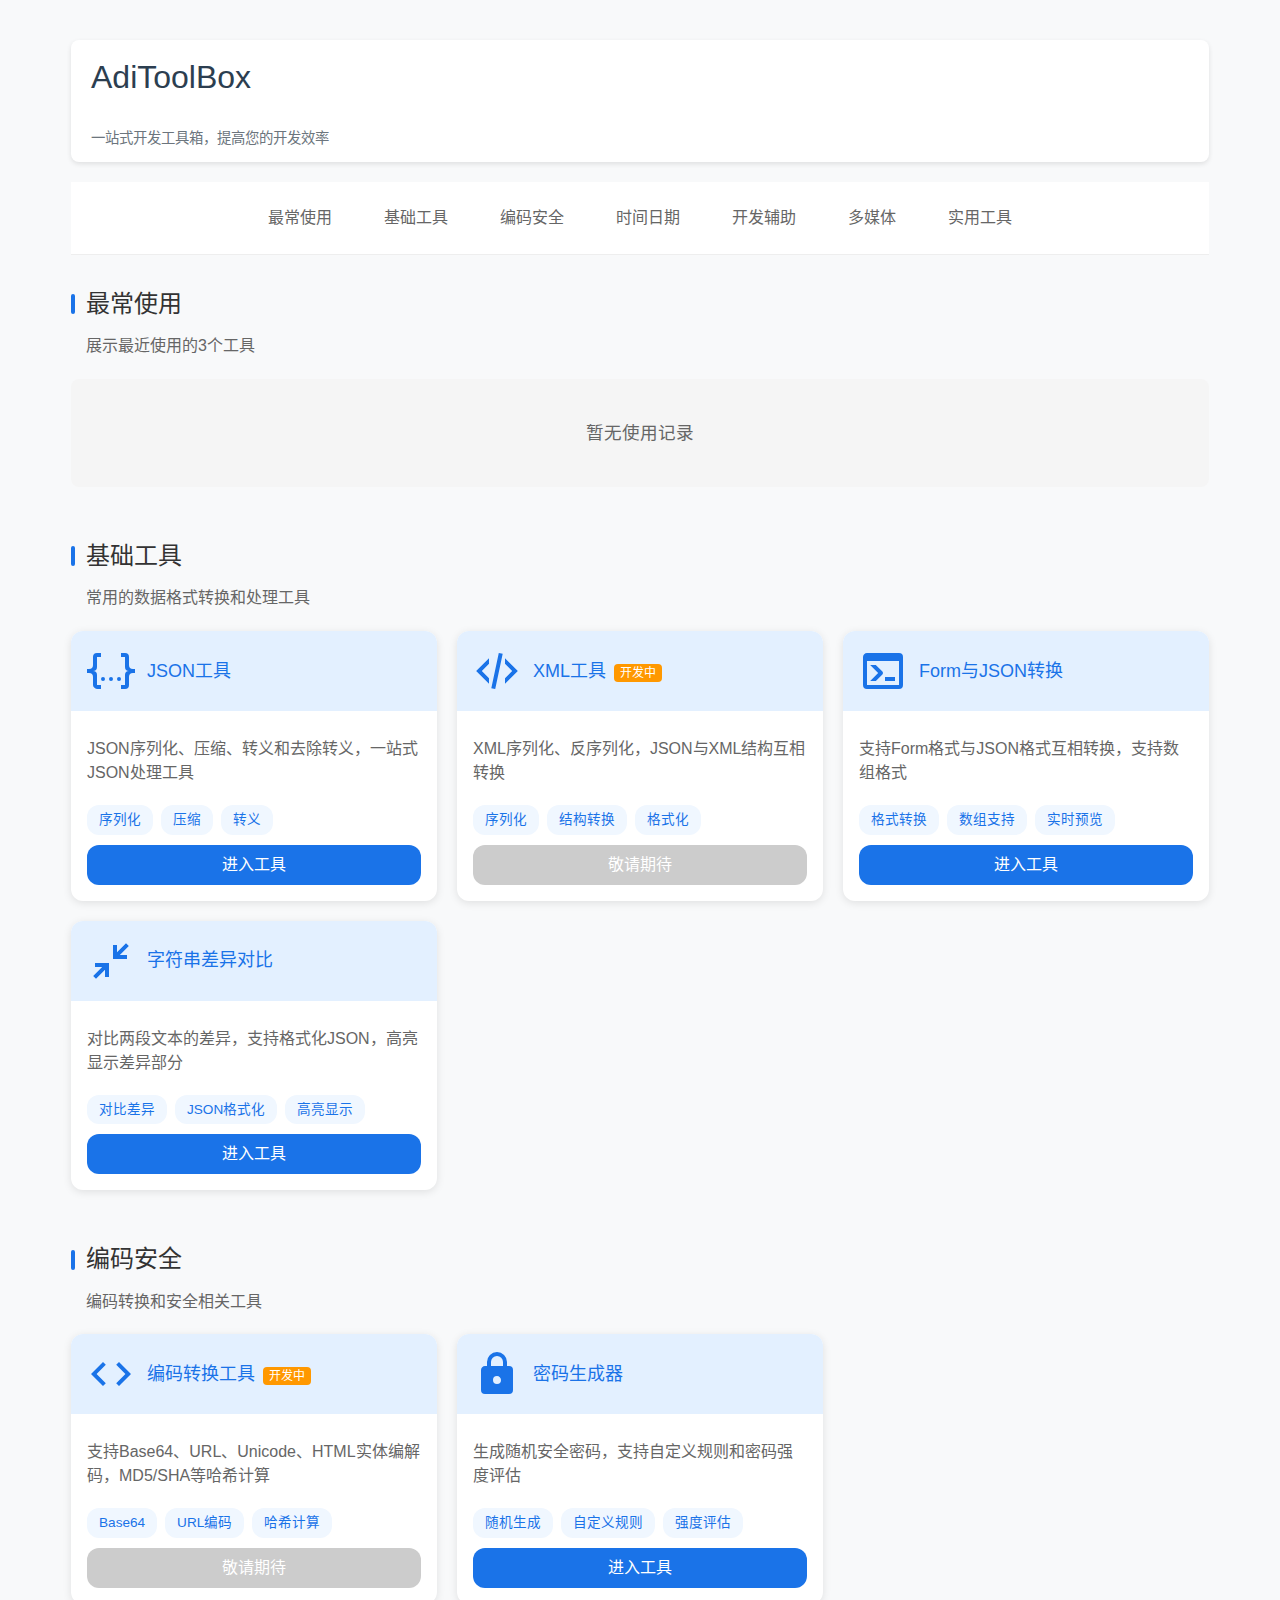
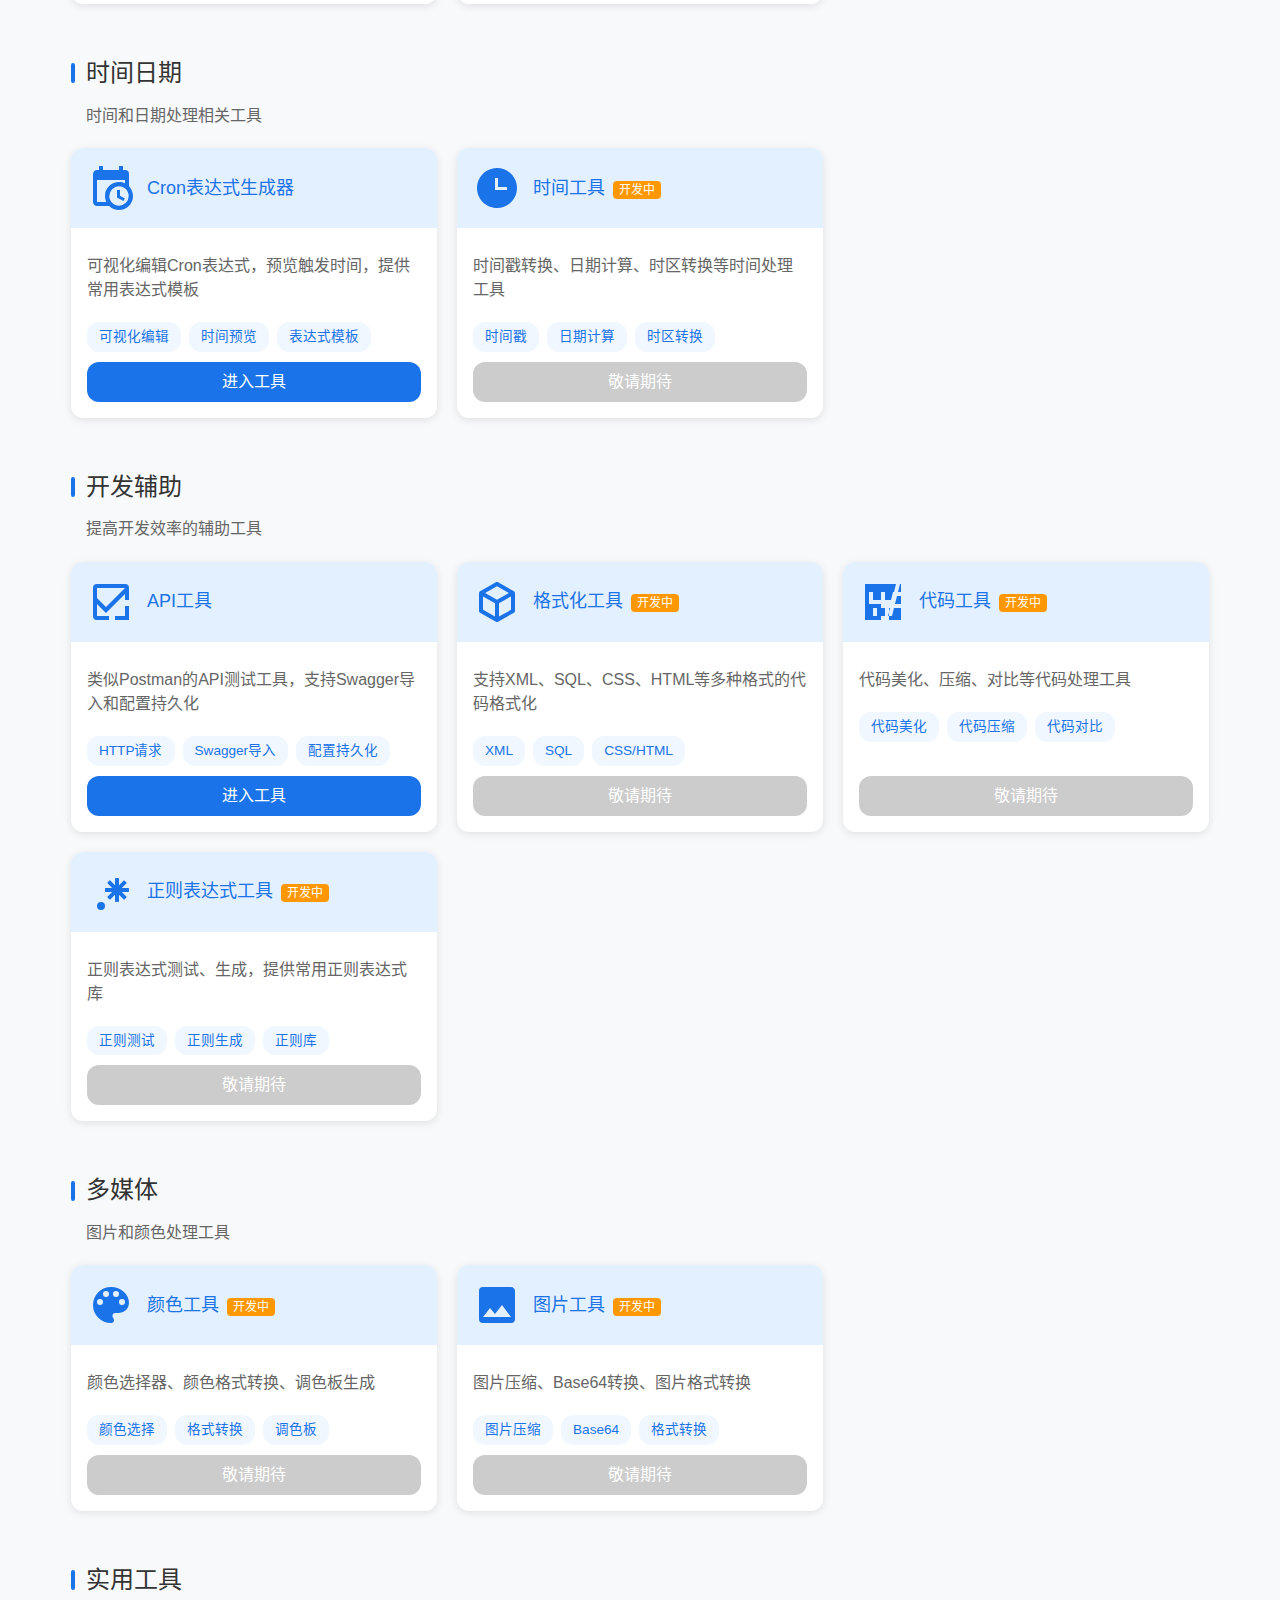
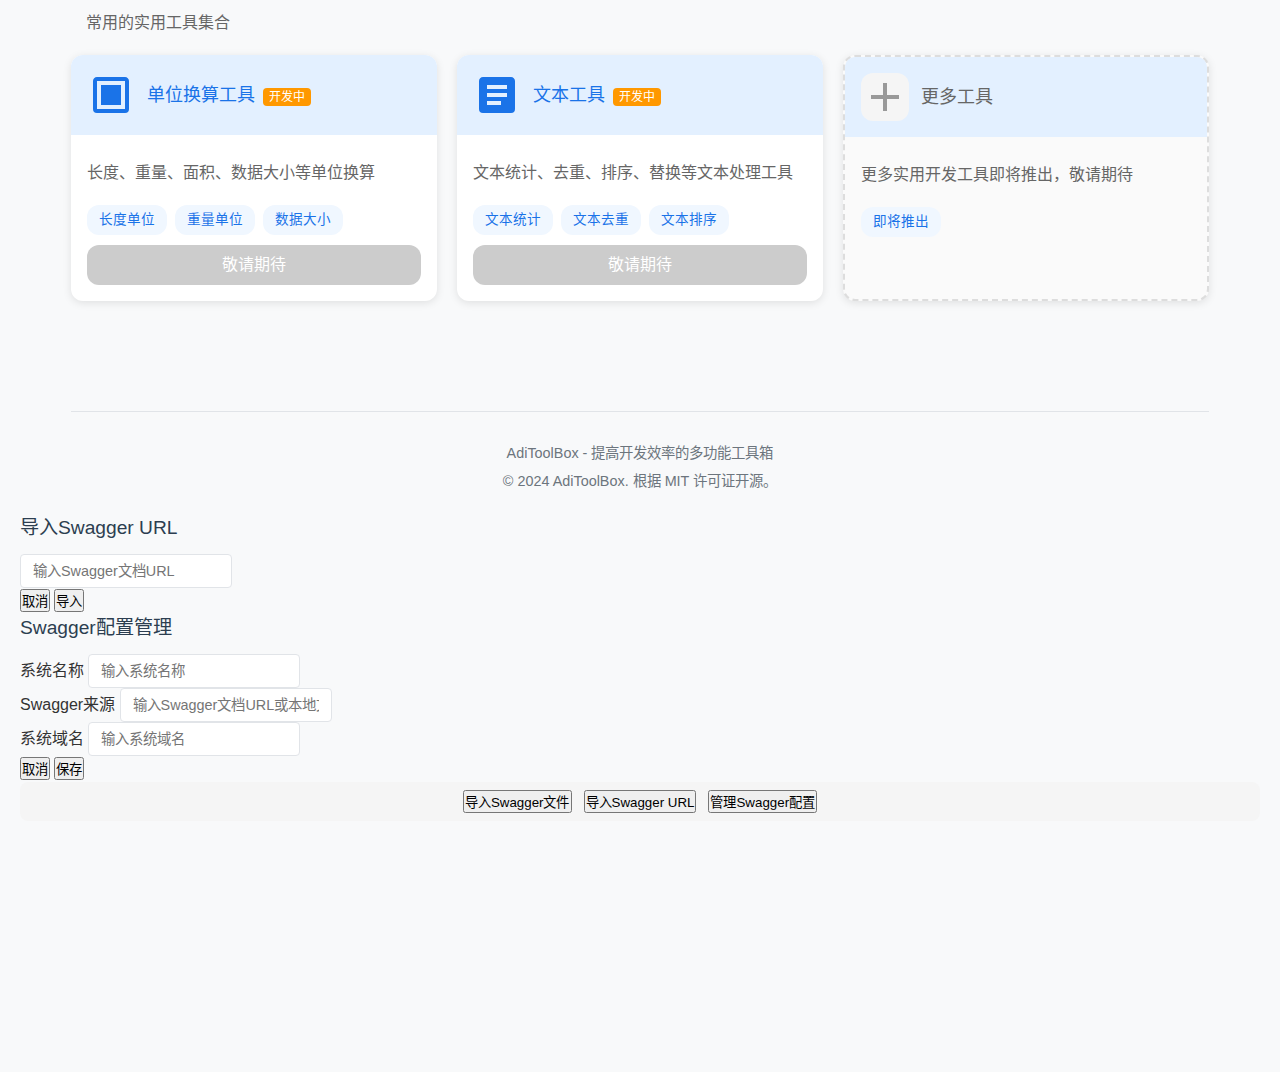
==== commit ebb4381c: "save" ====
--- a/layout.html
+++ b/layout.html
@@ -152,6 +152,21 @@
                             </li>
                         </ul>
                     </li>
+
+                    <!-- 开发辅助 -->
+                    <li class="nav-menu-category">
+                        <span class="category-title">开发辅助</span>
+                        <ul class="category-list">
+                            <li class="nav-menu-item">
+                                <a href="#" class="nav-menu-link" data-tool="api-tools" data-src="tools/api-tools.html">
+                                    <svg viewBox="0 0 24 24" width="18" height="18">
+                                        <path fill="currentColor" d="M4.5,9.5L9.5,14.5L19.5,4.5L21,6L9.5,17.5L3,11L4.5,9.5M21,14H19V19H14V21H19V21H21V14M21,19V21H21V19H21M5,3H19A2,2 0 0,1 21,5V11H19V5H5V19H11V21H5A2,2 0 0,1 3,19V5A2,2 0 0,1 5,3Z" />
+                                    </svg>
+                                    API工具
+                                </a>
+                            </li>
+                        </ul>
+                    </li>
                 </ul>
             </div>
         </div>
@@ -181,6 +196,10 @@
             'form-json': {
                 title: 'Form与JSON转换工具',
                 description: '支持Form格式与JSON格式互相转换，支持数组格式'
+            },
+            'api-tools': {
+                title: 'API工具',
+                description: '类似Postman的API测试工具，支持Swagger导入和配置持久化'
             }
         };
 
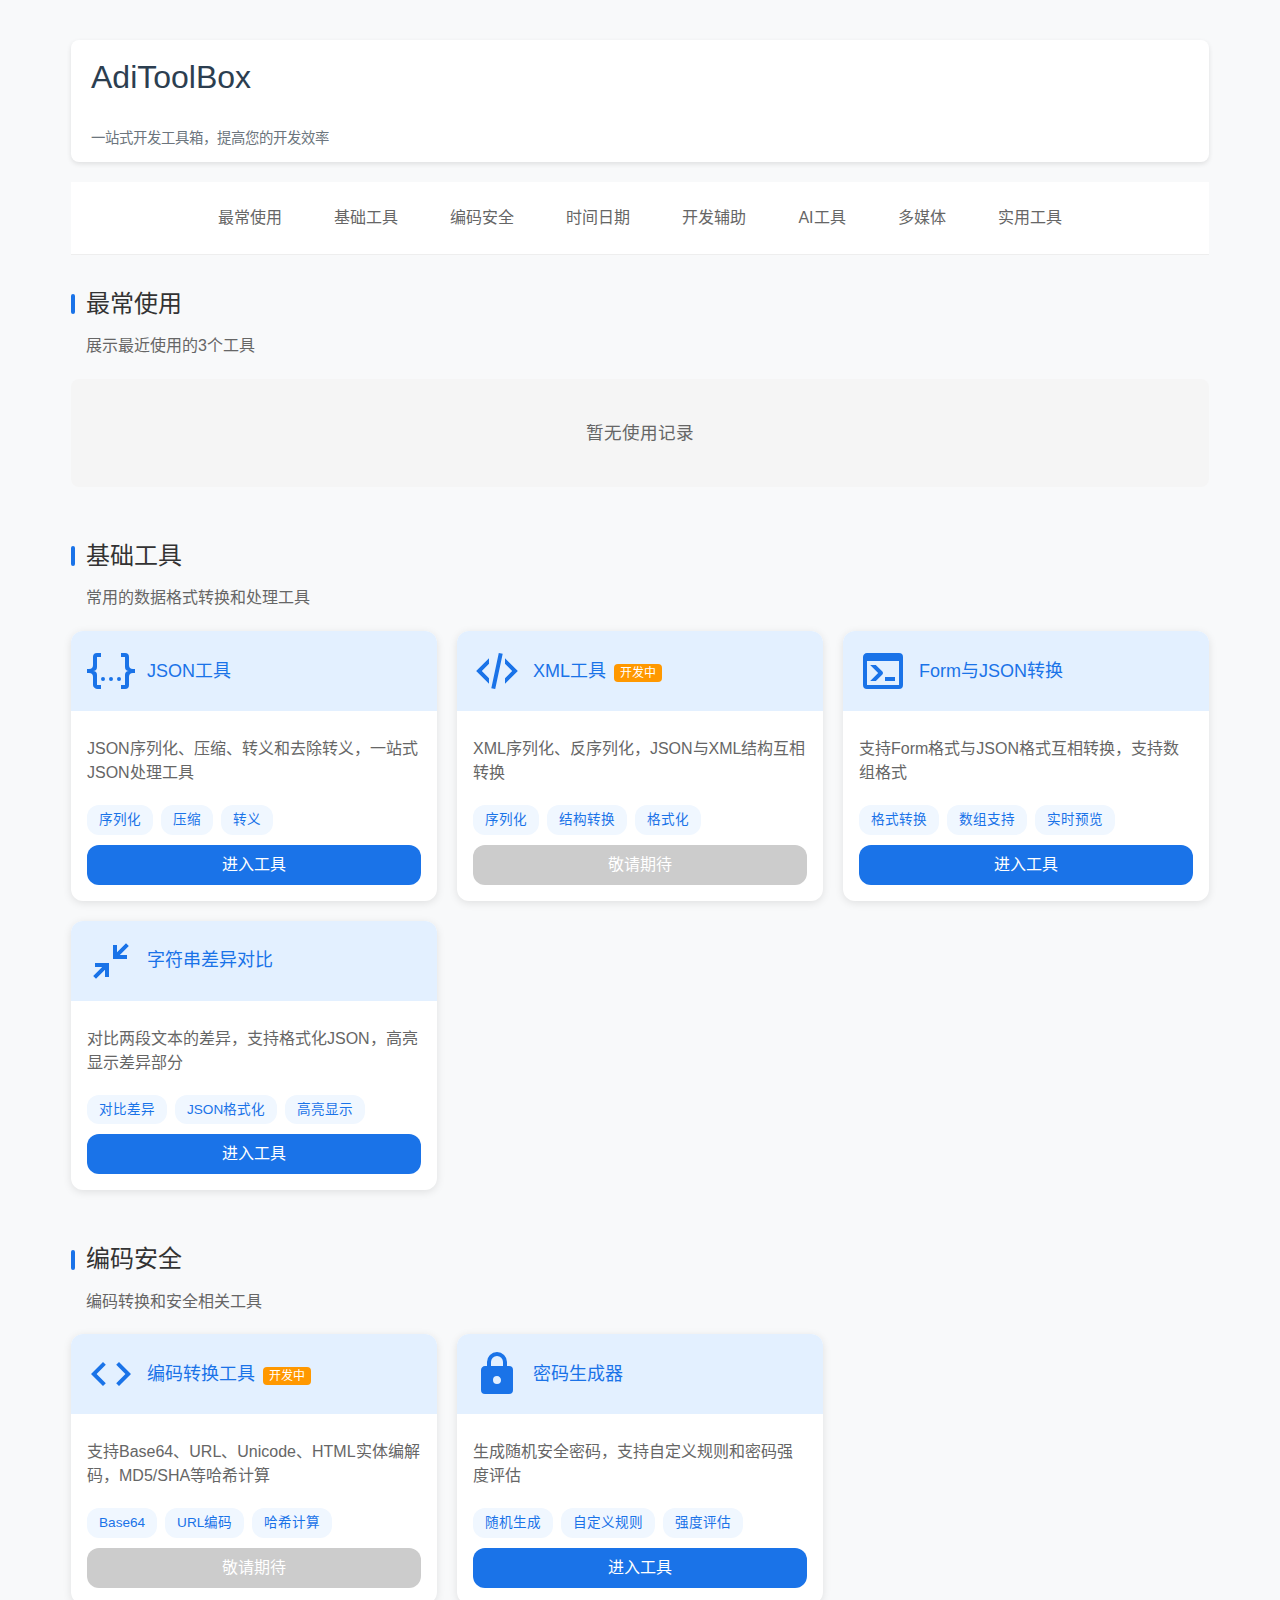
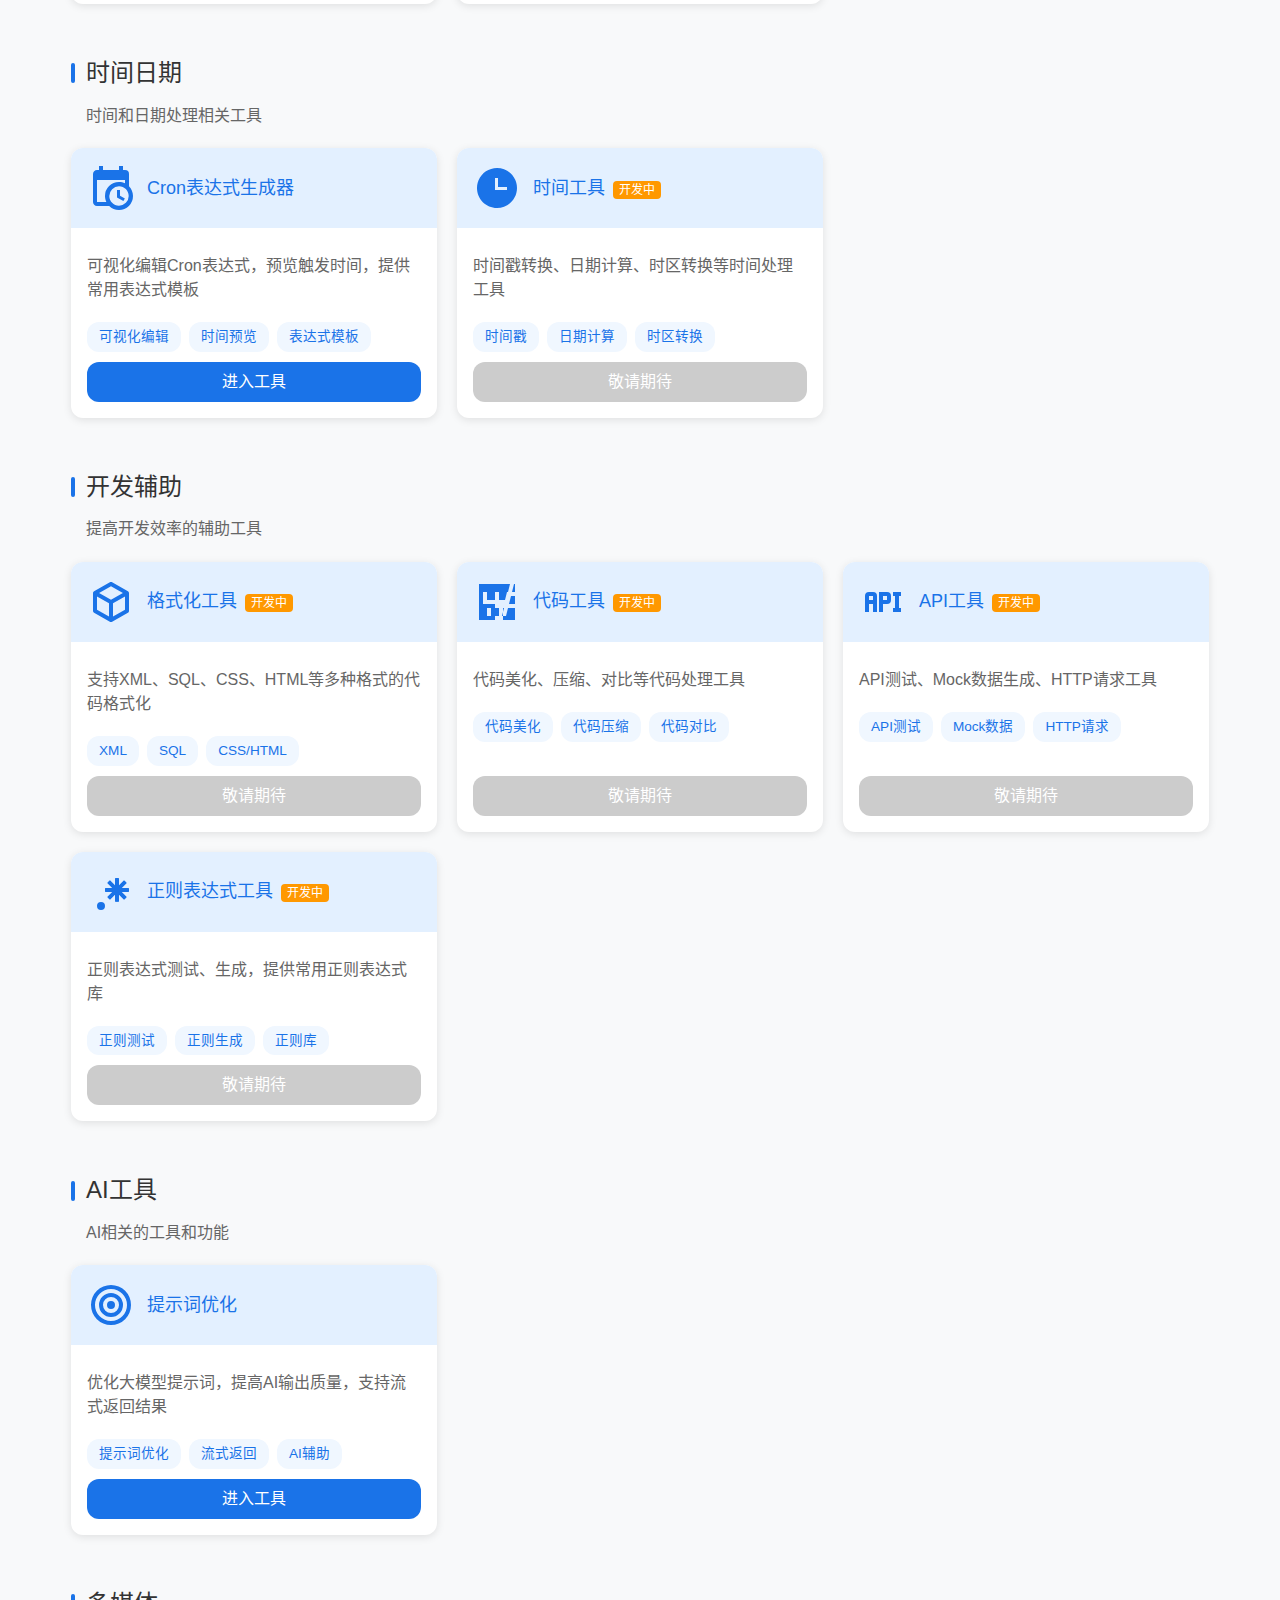
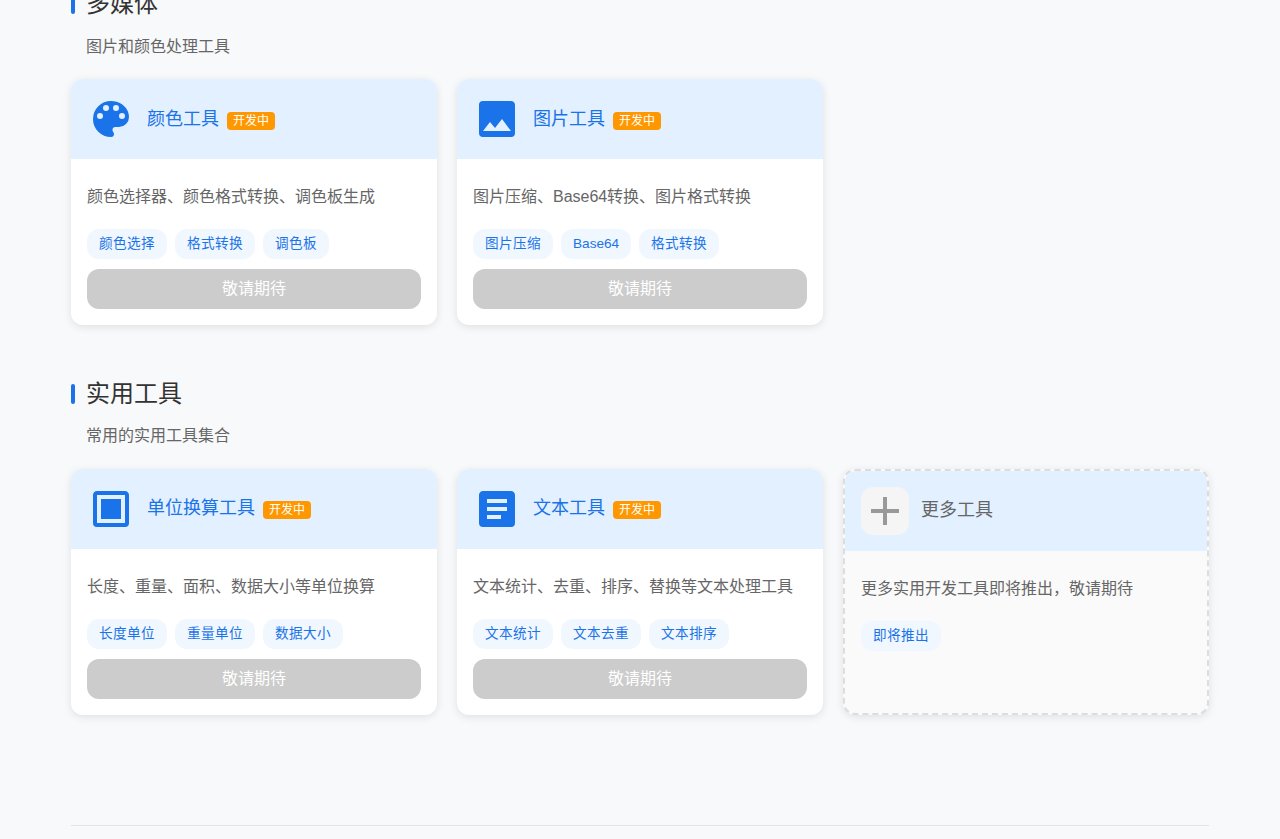
==== commit 7b28c36e: "增加ai提示词优化功能" ====
--- a/layout.html
+++ b/layout.html
@@ -31,7 +31,7 @@
             width: 100%;
             border: none;
             overflow: hidden;
-            background-color: var(--background-color);
+            background-color: white;
         }
         
         /* 响应式设计 */
@@ -153,16 +153,16 @@
                         </ul>
                     </li>
 
-                    <!-- 开发辅助 -->
+                    <!-- AI工具 -->
                     <li class="nav-menu-category">
-                        <span class="category-title">开发辅助</span>
+                        <span class="category-title">AI工具</span>
                         <ul class="category-list">
                             <li class="nav-menu-item">
-                                <a href="#" class="nav-menu-link" data-tool="api-tools" data-src="tools/api-tools.html">
-                                    <svg viewBox="0 0 24 24" width="18" height="18">
-                                        <path fill="currentColor" d="M4.5,9.5L9.5,14.5L19.5,4.5L21,6L9.5,17.5L3,11L4.5,9.5M21,14H19V19H14V21H19V21H21V14M21,19V21H21V19H21M5,3H19A2,2 0 0,1 21,5V11H19V5H5V19H11V21H5A2,2 0 0,1 3,19V5A2,2 0 0,1 5,3Z" />
-                                    </svg>
-                                    API工具
+                                <a href="#" class="nav-menu-link" data-tool="prompt-optimizer" data-src="tools/prompt-optimizer.html">
+                                    <svg viewBox="0 0 24 24" width="18" height="18">
+                                        <path fill="currentColor" d="M12,2A10,10 0 0,0 2,12A10,10 0 0,0 12,22A10,10 0 0,0 22,12A10,10 0 0,0 12,2M12,4A8,8 0 0,1 20,12A8,8 0 0,1 12,20A8,8 0 0,1 4,12A8,8 0 0,1 12,4M12,6A6,6 0 0,0 6,12A6,6 0 0,0 12,18A6,6 0 0,0 18,12A6,6 0 0,0 12,6M12,10A4,4 0 0,1 16,12A4,4 0 0,1 12,16A4,4 0 0,1 8,12A4,4 0 0,1 12,10M12,10A2,2 0 0,0 10,12A2,2 0 0,0 12,14A2,2 0 0,0 14,12A2,2 0 0,0 12,10Z" />
+                                    </svg>
+                                    提示词优化
                                 </a>
                             </li>
                         </ul>
@@ -197,9 +197,9 @@
                 title: 'Form与JSON转换工具',
                 description: '支持Form格式与JSON格式互相转换，支持数组格式'
             },
-            'api-tools': {
-                title: 'API工具',
-                description: '类似Postman的API测试工具，支持Swagger导入和配置持久化'
+            'prompt-optimizer': {
+                title: '提示词优化工具',
+                description: '优化大模型提示词，提高AI输出质量，支持流式返回结果'
             }
         };
 
